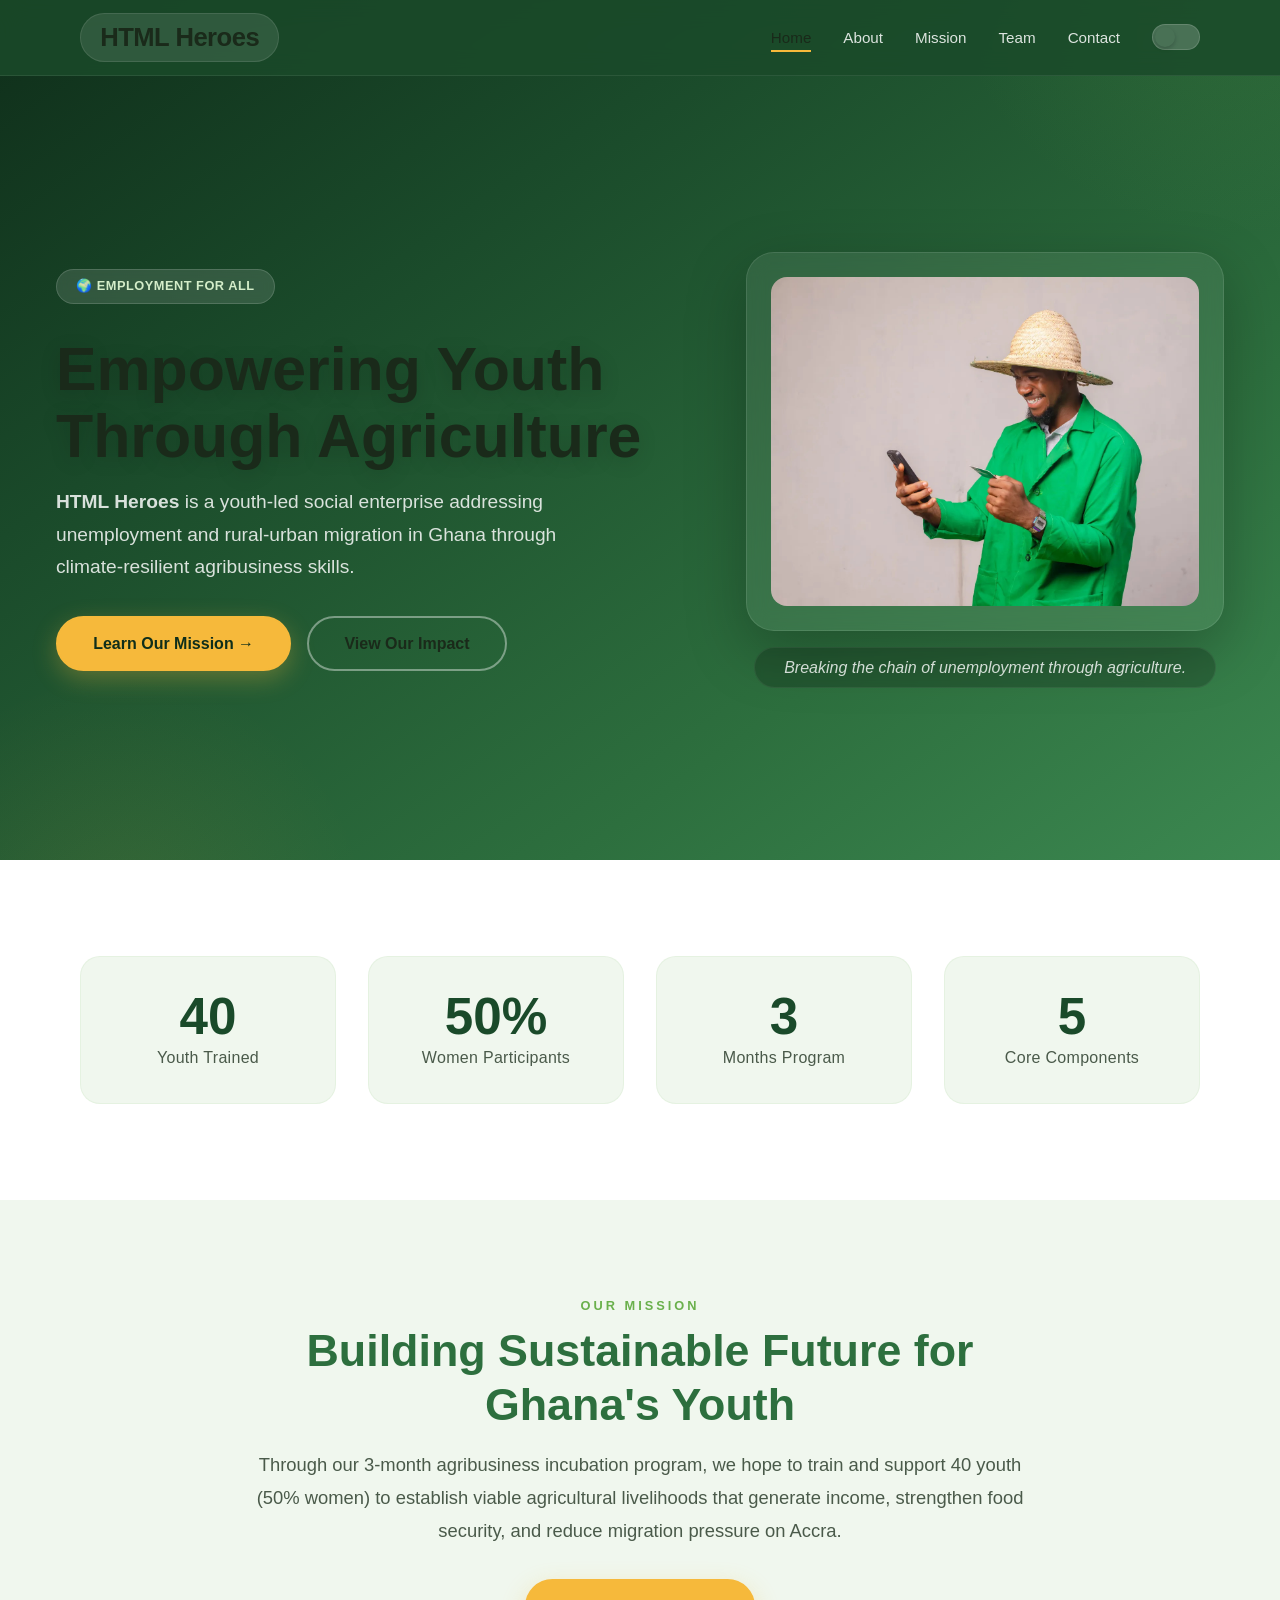
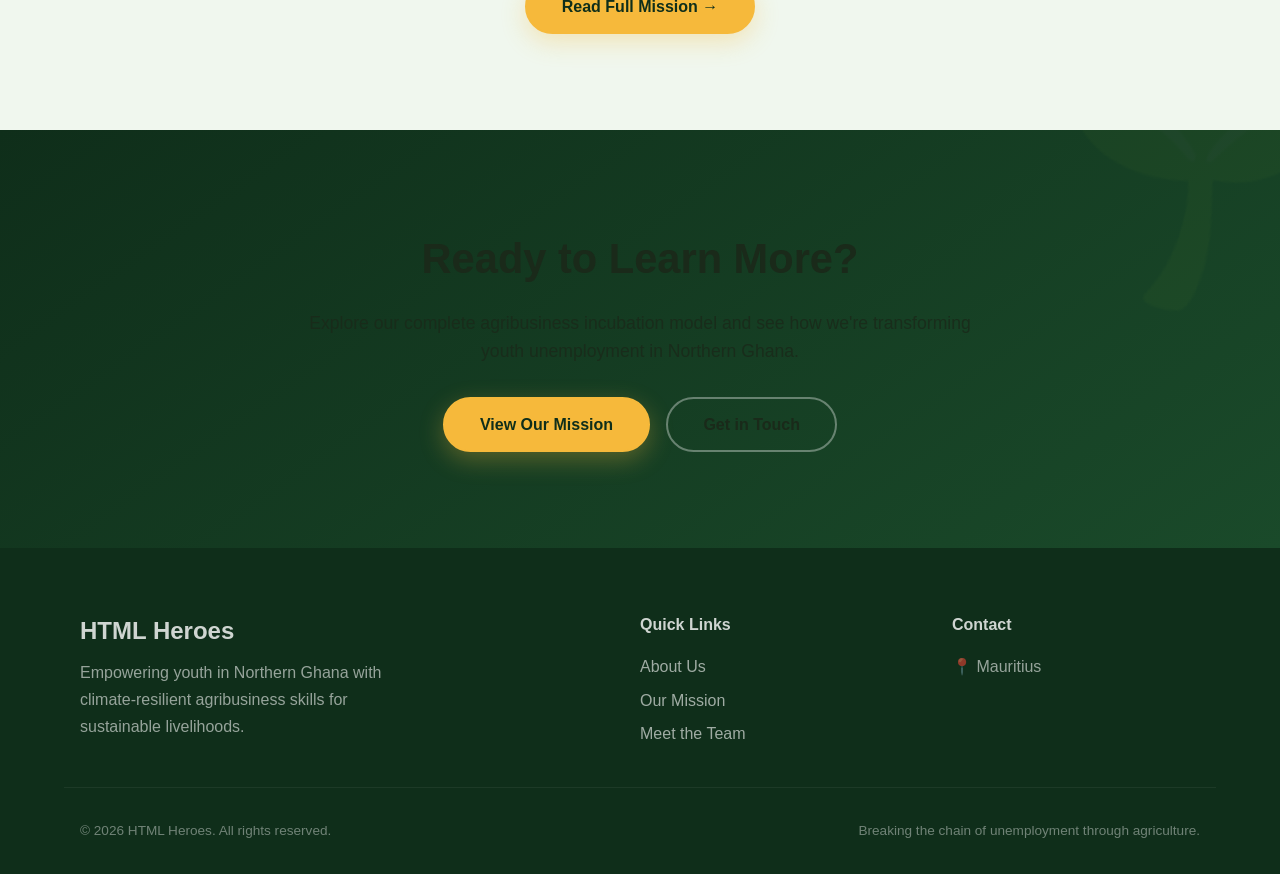
==== empowering-youth-agriculture/index.html @ 4c25e375 "reverted unnecessary changes" ====
<!DOCTYPE html>
<html lang="en">
<head>
    <meta charset="UTF-8" />
    <meta name="viewport" content="width=device-width, initial-scale=1.0" />
    <title>HTML Heroes – Home</title>
    <link rel="stylesheet" href="styles.css" />
    <link rel="stylesheet" href="darkmode.css?v=2" />
</head>
<body data-page="home">

    <!-- ===== HEADER & NAVIGATION ===== -->
    <header class="site-header">
        <div class="container nav-container">
            <a href="index.html" class="brand">HTML Heroes</a>
            <nav class="primary-nav" aria-label="Main navigation">
                <ul>
                    <li><a href="index.html" class="active">Home</a></li>
                    <li><a href="about.html">About</a></li>
                    <li><a href="mission.html">Mission</a></li>
                    <li><a href="team.html">Team</a></li>
                    <li><a href="contact.html">Contact</a></li>
                    <li>
                        <label class="theme-switch" for="theme-toggle">
                            <input type="checkbox" id="theme-toggle" />
                            <span class="switch-slider"></span>
                        </label>
                    </li>
                </ul>
            </nav>
        </div>
         
    </header>

    <main>
        <!-- ===== HERO SECTION ===== -->
        <section class="hero">
            <div class="container hero-grid">
                <div class="hero-content">
                    <span class="hero-badge">🌍 Employment for All</span>
                    <h1 class="hero-title">Empowering Youth Through Agriculture</h1>
                    <p class="hero-description">
                        <strong>HTML Heroes</strong> is a youth-led social enterprise addressing unemployment and rural-urban migration in Ghana through climate-resilient agribusiness skills.
                    </p>
                    <div class="hero-actions">
                        <a href="mission.html" class="btn btn-primary">Learn Our Mission →</a>
                        <a href="impact.html" class="btn btn-outline">View Our Impact</a>
                    </div>
                </div>
                <div class="hero-visual">
                   <div class="hero-image-placeholder">
    <img src="farming.jpg" alt="Youth working in agriculture – sustainable farming" />
</div> 
                    <p class="hero-caption">Breaking the chain of unemployment through agriculture.</p>
                </div>
            </div>
        </section>

         <!-- ===== STATS SECTION ===== -->
        <section class="stats-section">
            <div class="container stats-grid">
                <div class="stat-item">
                    <span class="stat-number">40</span>
                    <span class="stat-label">Youth Trained</span>
                </div>
                <div class="stat-item">
                    <span class="stat-number">50%</span>
                    <span class="stat-label">Women Participants</span>
                </div>
                <div class="stat-item">
                    <span class="stat-number">3</span>
                    <span class="stat-label">Months Program</span>
                </div>
                <div class="stat-item">
                    <span class="stat-number">5</span>
                    <span class="stat-label">Core Components</span>
                </div>
            </div>
        </section>

          <!-- ===== MISSION SECTION ===== -->
        <section class="mission-section">
            <div class="container">
                <div class="mission-content">
                    <span class="section-label">OUR MISSION</span>
                    <h2 class="section-title">Building Sustainable Future for Ghana's Youth</h2>
                    <p class="mission-text">
                        Through our 3-month agribusiness incubation program, we hope to train and support 40 youth (50% women) to establish viable agricultural livelihoods that generate income, strengthen food security, and reduce migration pressure on Accra.
                    </p>
                    <a href="mission.html" class="btn btn-primary">Read Full Mission →</a>
                </div>
            </div>
        </section>

         <!-- ===== CALL TO ACTION ===== -->
        <section class="cta-section">
            <div class="container cta-content">
                <h2>Ready to Learn More?</h2>
                <p>
                   Explore our complete agribusiness incubation model and see how we're transforming youth unemployment in Northern Ghana.
                </p>
                <div class="cta-buttons">
                    <a href="mission.html" class="btn btn-primary">View Our Mission</a>
                    <a href="contact.html" class="btn btn-outline">Get in Touch</a>
                </div>
            </div>
        </section>
    </main>

<!-- ===== FOOTER ===== -->
    <footer class="site-footer">
        <div class="container footer-grid">
            <div class="footer-brand">
                <h3>HTML Heroes</h3>
                <p>Empowering youth in Northern Ghana with climate-resilient agribusiness skills for sustainable livelihoods.</p>
            </div>
            <div class="footer-links">
                <h4>Quick Links</h4>
                <ul>
                    <li><a href="about.html">About Us</a></li>
                    <li><a href="mission.html">Our Mission</a></li>
                    <li><a href="team.html">Meet the Team</a></li>
                </ul>
            </div>
            <div class="footer-contact">
                <h4>Contact</h4>
                <p>📍 Mauritius</p>
            </div>
        </div>
        <div class="container footer-bottom">
            <p>&copy; 2026 HTML Heroes. All rights reserved.</p>
            <p class="footer-credits">Breaking the chain of unemployment through agriculture.</p>
        </div>
    </footer>

    <script src="js/main.js"></script>
    <script src="darkmode.js?v=2"></script>
</body>
</html>
---- empowering-youth-agriculture/styles.css ----
/* ================================================================
   CSS CUSTOM PROPERTIES (Variables)
   ================================================================ */
:root {
    /* Primary colours – rich earthy greens */
    --primary:       #1a4a2a;
    --primary-light: #2d6f3e;
    --primary-dark:  #0f2e1a;
    --accent:        #6ab04c;
    --accent-light:  #8bc66a;
    --accent-lighter: #d4edc9;
    --gold:          #f6b93b;

    /* ---- Theme variables (reassigned in dark mode) ---- */
    --bg:            #f0f7ee;
    --surface:       #ffffff;
    --text:          #1a2a1a;
    --text-muted:    #4a5a4a;
    --border:        rgba(106, 176, 76, 0.12);
    --shadow:        0 12px 40px rgba(0, 0, 0, 0.12);
    --shadow-hover:  0 20px 60px rgba(0, 0, 0, 0.18);
    --header-bg:     rgba(26, 74, 42, 0.85);
    --header-border: rgba(255, 255, 255, 0.08);
    --card-bg:       #ffffff;
    --card-border:   rgba(106, 176, 76, 0.08);
    --hero-gradient: linear-gradient(145deg, #0f2e1a 0%, #1a4a2a 30%, #2d6f3e 70%, #3d8a52 100%);
    --cta-gradient:  linear-gradient(145deg, var(--primary-dark), var(--primary));

    /* Spacing */
    --spacing-xs:  0.25rem;
    --spacing-sm:  0.5rem;
    --spacing-md:  1rem;
    --spacing-lg:  2rem;
    --spacing-xl:  4rem;
    --spacing-2xl: 6rem;

    /* Typography */
    --font-base: 'Segoe UI', -apple-system, BlinkMacSystemFont, Roboto, sans-serif;
}

/* ================================================================
   RESET & BASE
   ================================================================ */
* {
    margin: 0;
    padding: 0;
    box-sizing: border-box;
}

html, body {
    height: 100%;
    font-family: var(--font-base);
    background-color: var(--bg);
    color: var(--text);
    line-height: 1.6;
    scroll-behavior: smooth;
    transition: background-color 0.3s, color 0.3s;
}

.container {
    width: 90%;
    max-width: 1200px;
    margin: 0 auto;
    padding: 0 var(--spacing-md);
}
/* ================================================================
   HEADER & NAVIGATION – clean & transparent
   ================================================================ */
.site-header {
    position: absolute;     /* Overlays the hero */
    top: 0;
    left: 0;
    right: 0;
    z-index: 100;
    padding: 0.8rem 0;
    background: var(--header-bg);
    backdrop-filter: blur(12px);
    -webkit-backdrop-filter: blur(12px);
    border-bottom: 1px solid var(--header-border);
}

.nav-container {
    display: flex;
    justify-content: space-between;
    align-items: center;
    flex-wrap: wrap;
}

.brand {
    font-size: 1.6rem;
    font-weight: 700;
    color: var(--white);
    text-decoration: none;
    letter-spacing: -0.5px;
    background: rgba(255, 255, 255, 0.1);
    padding: 0.2rem 1.2rem;
    border-radius: 40px;
    border: 1px solid rgba(255, 255, 255, 0.1);
}

.brand:hover {
    background: rgba(255, 255, 255, 0.18);
}

.primary-nav ul {
    list-style: none;
    display: flex;
    gap: 2rem;
    align-items: center;
}

.primary-nav a {
    color: rgba(255, 255, 255, 0.85);
    text-decoration: none;
    font-weight: 500;
    font-size: 0.95rem;
    padding: 0.3rem 0;
    border-bottom: 2px solid transparent;
    transition: border-color 0.25s, color 0.25s;
}

.primary-nav a:hover {
    color: var(--white);
    border-bottom-color: var(--accent-light);
}

.primary-nav a.active {
    color: var(--white);
    border-bottom-color: var(--gold);
}

/* Mobile toggle */
.mobile-menu-toggle {
    display: none;
    flex-direction: column;
    gap: 5px;
    background: transparent;
    border: none;
    cursor: pointer;
    padding: 4px;
}

.mobile-menu-toggle span {
    display: block;
    width: 28px;
    height: 3px;
    background: var(--white);
    border-radius: 4px;
    transition: all 0.3s ease;
}

/* ================================================================
   HERO – FULL VIEWPORT HEIGHT
   ================================================================ */
.hero {
    min-height: 100vh;           /* Full screen */
    display: flex;
    align-items: center;
    justify-content: center;
    background: var(--hero-gradient);
    padding: 120px 0 80px;       /* Top padding for nav */
    position: relative;
    overflow: hidden;
}

/* Subtle decorative background elements */
.hero::before {
    content: '';
    position: absolute;
    top: -40%;
    right: -20%;
    width: 600px;
    height: 600px;
    background: radial-gradient(circle, rgba(106, 176, 76, 0.15) 0%, transparent 70%);
    border-radius: 50%;
    pointer-events: none;
}

.hero::after {
    content: '';
    position: absolute;
    bottom: -30%;
    left: -10%;
    width: 500px;
    height: 500px;
    background: radial-gradient(circle, rgba(246, 185, 59, 0.08) 0%, transparent 70%);
    border-radius: 50%;
    pointer-events: none;
}

.hero-grid {
    display: flex;
    flex-direction: row;
    align-items: center;
    gap: var(--spacing-2xl);
    position: relative;
    z-index: 1;
    width: 100%;
}

/* Left content */
.hero-content {
    flex: 1 1 50%;
    color: var(--white);
}

.hero-badge {
    display: inline-block;
    background: rgba(255, 255, 255, 0.12);
    backdrop-filter: blur(6px);
    border: 1px solid rgba(255, 255, 255, 0.15);
    color: var(--accent-lighter);
    font-size: 0.8rem;
    font-weight: 600;
    padding: 0.4rem 1.2rem;
    border-radius: 40px;
    letter-spacing: 0.5px;
    text-transform: uppercase;
    margin-bottom: var(--spacing-lg);
}

.hero-title {
    font-size: 3.8rem;
    font-weight: 800;
    line-height: 1.1;
    margin-bottom: var(--spacing-md);
    color: var(--white);
    text-shadow: 0 4px 20px rgba(0, 0, 0, 0.15);
}

.hero-title span {
    color: var(--gold);
}

.hero-description {
    font-size: 1.2rem;
    line-height: 1.7;
    margin-bottom: var(--spacing-lg);
    opacity: 0.92;
    max-width: 560px;
    color: rgba(255, 255, 255, 0.9);
}

.hero-actions {
    display: flex;
    flex-wrap: wrap;
    gap: var(--spacing-md);
    margin-top: var(--spacing-sm);
}

/* Buttons */
.btn {
    display: inline-block;
    padding: 0.8rem 2.2rem;
    border-radius: 50px;
    font-weight: 600;
    font-size: 1rem;
    text-decoration: none;
    transition: all 0.3s ease;
    border: 2px solid transparent;
    cursor: pointer;
}

.btn-primary {
    background: var(--gold);
    color: var(--primary-dark);
    border-color: var(--gold);
    box-shadow: 0 8px 24px rgba(246, 185, 59, 0.3);
}

.btn-primary:hover {
    background: #f7c452;
    transform: translateY(-3px) scale(1.02);
    box-shadow: 0 12px 32px rgba(246, 185, 59, 0.45);
}

.btn-outline {
    background: transparent;
    color: var(--white);
    border-color: rgba(255, 255, 255, 0.4);
}

.btn-outline:hover {
    background: rgba(255, 255, 255, 0.12);
    border-color: var(--white);
    transform: translateY(-3px);
}

/* Right visual */
.hero-visual {
    flex: 1 1 40%;
    text-align: center;
    display: flex;
    flex-direction: column;
    align-items: center;
}

.hero-image-placeholder {
    background: rgba(255, 255, 255, 0.08);
    backdrop-filter: blur(10px);
    -webkit-backdrop-filter: blur(10px);
    padding: 1.5rem;
    border-radius: 28px;
    border: 1px solid rgba(255, 255, 255, 0.1);
    box-shadow: 0 20px 60px rgba(0, 0, 0, 0.25);
    transition: all 0.4s ease;
    display: inline-block;
    width: 100%;
    max-width: 480px;
}

.hero-image-placeholder:hover {
    transform: translateY(-8px) scale(1.01);
    box-shadow: 0 30px 80px rgba(0, 0, 0, 0.35);
    border-color: rgba(255, 255, 255, 0.2);
}

.hero-image-placeholder img,
.hero-image-placeholder svg {
    display: block;
    width: 100%;
    height: auto;
    border-radius: 16px;
}

.hero-caption {
    margin-top: var(--spacing-md);
    font-style: italic;
    color: rgba(255, 255, 255, 0.8);
    font-weight: 400;
    font-size: 1rem;
    background: rgba(0, 0, 0, 0.2);
    backdrop-filter: blur(4px);
    padding: 0.4rem 1.8rem;
    border-radius: 40px;
    border: 1px solid rgba(255, 255, 255, 0.06);
}
/* ================================================================
   STATS SECTION – floating cards
   ================================================================ */
.stats-section {
    background: var(--surface);
    padding: var(--spacing-2xl) 0;
    margin-top: -40px;          /* Overlap hero slightly */
    position: relative;
    z-index: 2;
}

.stats-grid {
    display: grid;
    grid-template-columns: repeat(4, 1fr);
    gap: var(--spacing-lg);
    text-align: center;
}

.stat-item {
    background: var(--bg);
    padding: var(--spacing-lg) var(--spacing-md);
    border-radius: 20px;
    transition: all 0.3s ease;
    border: 1px solid var(--card-border);
}

.stat-item:hover {
    transform: translateY(-6px);
    box-shadow: var(--shadow);
    border-color: var(--accent-light);
}

.stat-number {
    font-size: 3.2rem;
    font-weight: 800;
    color: var(--primary);
    line-height: 1.1;
    display: block;
}

.stat-number .percent {
    font-size: 2.4rem;
}

.stat-label {
    font-size: 1rem;
    color: var(--text-muted);
    font-weight: 500;
    letter-spacing: 0.3px;
}

/* ================================================================
   MISSION SECTION
   ================================================================ */
.mission-section {
    padding: var(--spacing-2xl) 0;
    background: var(--bg);
}

.mission-content {
    max-width: 800px;
    margin: 0 auto;
    text-align: center;
}

.section-label {
    display: block;
    font-size: 0.8rem;
    font-weight: 700;
    letter-spacing: 3px;
    color: var(--accent);
    text-transform: uppercase;
    margin-bottom: var(--spacing-sm);
}

.section-title {
    font-size: 2.8rem;
    color: var(--primary-light);
    margin-bottom: var(--spacing-md);
    line-height: 1.2;
}

.mission-text {
    font-size: 1.15rem;
    line-height: 1.8;
    margin-bottom: var(--spacing-lg);
    color: var(--text-muted);
}
/* ================================================================
   CALL TO ACTION
   ================================================================ */
.cta-section {
    background: var(--cta-gradient);
    color: var(--white);
    padding: var(--spacing-2xl) 0;
    text-align: center;
    position: relative;
    overflow: hidden;
}

.cta-section::before {
    content: '🌱';
    position: absolute;
    font-size: 16rem;
    opacity: 0.04;
    right: -5%;
    top: -40%;
    transform: rotate(15deg);
}

.cta-content {
    position: relative;
    z-index: 1;
}

.cta-content h2 {
    font-size: 2.6rem;
    margin-bottom: var(--spacing-md);
}

.cta-content p {
    font-size: 1.1rem;
    max-width: 680px;
    margin: 0 auto var(--spacing-lg);
    opacity: 0.85;
}

.cta-buttons {
    display: flex;
    flex-wrap: wrap;
    justify-content: center;
    gap: var(--spacing-md);
}

.cta-section .btn-primary {
    background: var(--gold);
    color: var(--primary-dark);
    border-color: var(--gold);
}

.cta-section .btn-primary:hover {
    background: #f7c452;
    transform: translateY(-3px);
}

.cta-section .btn-outline {
    border-color: rgba(255, 255, 255, 0.35);
    color: var(--white);
}

.cta-section .btn-outline:hover {
    background: rgba(255, 255, 255, 0.1);
    border-color: var(--white);
    transform: translateY(-3px);
}

/* ================================================================
   TEAM SECTION – CSS Grid Auto-Fit Aspect-Ratio Gallery
   ================================================================ */
.team-hero {
    padding: 8rem 0 3rem;
    text-align: center;
    background: var(--hero-gradient);
    color: var(--white);
}

.team-hero .section-label { color: var(--accent-lighter); }
.team-hero .section-title { color: var(--white); }

.team-hero-desc {
    font-size: 1.15rem;
    line-height: 1.8;
    max-width: 640px;
    margin: 0 auto;
    opacity: 0.9;
    color: rgba(255, 255, 255, 0.88);
}

.team-section {
    padding: var(--spacing-2xl) 0;
    background: var(--bg);
}

/* Auto-fit grid: columns auto-size between 220px and 1fr */
.team-gallery {
    display: grid;
    grid-template-columns: repeat(auto-fit, minmax(220px, 1fr));
    gap: var(--spacing-lg);
    max-width: 1100px;
    margin: 0 auto;
}

/* Each gallery cell: aspect-ratio forces consistent sizing */
.gallery-item {
    position: relative;
    border-radius: 20px;
    overflow: hidden;
    cursor: pointer;
}

.gallery-img {
    aspect-ratio: 3 / 4;
    overflow: hidden;
    border-radius: 20px;
    background: var(--card-bg);
    border: 1px solid var(--card-border);
}

.gallery-img img {
    width: 100%;
    height: 100%;
    object-fit: cover;
    display: block;
    transition: transform 0.4s ease;
}

.gallery-item:hover .gallery-img img {
    transform: scale(1.05);
}

/* Hover overlay */
.gallery-overlay {
    position: absolute;
    inset: 0;
    background: linear-gradient(to top, rgba(15, 46, 26, 0.92) 0%, rgba(15, 46, 26, 0.4) 50%, transparent 100%);
    display: flex;
    flex-direction: column;
    justify-content: flex-end;
    padding: 1.5rem;
    opacity: 0;
    transition: opacity 0.35s ease;
    border-radius: 20px;
}

.gallery-item:hover .gallery-overlay {
    opacity: 1;
}

.gallery-name {
    font-size: 1.2rem;
    font-weight: 700;
    color: var(--white);
    margin-bottom: 0.2rem;
}

.gallery-role {
    display: inline-block;
    font-size: 0.75rem;
    font-weight: 600;
    letter-spacing: 1px;
    text-transform: uppercase;
    color: var(--accent-light);
    background: rgba(106, 176, 76, 0.15);
    padding: 0.2rem 0.8rem;
    border-radius: 40px;
    margin-bottom: 0.6rem;
    width: fit-content;
}

.gallery-bio {
    font-size: 0.85rem;
    line-height: 1.6;
    color: rgba(255, 255, 255, 0.85);
}

/* ================================================================
   FOOTER
   ================================================================ */
.site-footer {
    background: var(--primary-dark);
    color: rgba(255, 255, 255, 0.8);
    padding: var(--spacing-xl) 0 var(--spacing-lg);
}

.footer-grid {
    display: grid;
    grid-template-columns: 2fr 1fr 1fr;
    gap: var(--spacing-xl);
    padding-bottom: var(--spacing-lg);
    border-bottom: 1px solid rgba(255, 255, 255, 0.06);
}

.footer-brand h3 {
    font-size: 1.5rem;
    color: var(--white);
    margin-bottom: var(--spacing-sm);
}

.footer-brand p {
    max-width: 320px;
    opacity: 0.7;
    line-height: 1.7;
}

.footer-links h4,
.footer-contact h4 {
    color: var(--white);
    margin-bottom: var(--spacing-md);
    font-size: 1rem;
}

.footer-links ul {
    list-style: none;
}

.footer-links ul li {
    margin-bottom: 0.5rem;
}

.footer-links ul li a {
    color: rgba(255, 255, 255, 0.6);
    text-decoration: none;
    transition: color 0.2s;
}

.footer-links ul li a:hover {
    color: var(--white);
}

.footer-contact p {
    opacity: 0.7;
    margin-bottom: 0.3rem;
}

.footer-bottom {
    display: flex;
    justify-content: space-between;
    flex-wrap: wrap;
    padding-top: var(--spacing-lg);
    font-size: 0.85rem;
    opacity: 0.5;
}

/* ================================================================
   RESPONSIVE – mobile first adjustments
   ================================================================ */

/* Tablets */
@media (max-width: 992px) {
    .hero-title {
        font-size: 3rem;
    }
    .hero-grid {
        gap: var(--spacing-xl);
    }
    .stats-grid {
        grid-template-columns: repeat(2, 1fr);
    }
    .team-gallery {
        grid-template-columns: repeat(auto-fit, minmax(200px, 1fr));
    }
    .footer-grid {
        grid-template-columns: 1fr 1fr;
    }
}

/* Mobile */
@media (max-width: 768px) {
    /* Navigation */
    .mobile-menu-toggle {
        display: flex;
    }

    .primary-nav {
        display: none;
        width: 100%;
        flex-basis: 100%;
        margin-top: var(--spacing-sm);
    }

    .primary-nav.open {
        display: block;
    }

    .primary-nav ul {
        flex-direction: column;
        gap: 0.8rem;
        align-items: flex-start;
        padding: var(--spacing-md) 0;
        border-top: 1px solid rgba(255, 255, 255, 0.08);
    }

    .primary-nav a {
        display: block;
        width: 100%;
        padding: 0.4rem 0;
    }

    /* Hero – column layout */
    .hero {
        padding: 100px 0 60px;
        min-height: 100vh;
    }

    .hero-grid {
        flex-direction: column;
        text-align: center;
        gap: var(--spacing-lg);
    }

    .hero-title {
        font-size: 2.4rem;
    }

    .hero-description {
        font-size: 1rem;
        max-width: 100%;
        margin-left: auto;
        margin-right: auto;
    }

    .hero-actions {
        justify-content: center;
    }

    .hero-image-placeholder {
        max-width: 100%;
        padding: 1rem;
    }

    /* Stats */
    .stats-section {
        margin-top: -20px;
        padding: var(--spacing-xl) 0;
    }

    .stats-grid {
        grid-template-columns: 1fr 1fr;
        gap: var(--spacing-md);
    }

    .stat-number {
        font-size: 2.4rem;
    }

    /* Team */
    .team-gallery {
        grid-template-columns: 1fr 1fr;
        gap: var(--spacing-md);
    }

    .gallery-overlay {
        opacity: 1;
        background: linear-gradient(to top, rgba(15, 46, 26, 0.85) 0%, rgba(15, 46, 26, 0.2) 60%, transparent 100%);
    }

    /* Mission */
    .section-title {
        font-size: 2rem;
    }

    .mission-text {
        font-size: 1rem;
    }

    /* CTA */
    .cta-content h2 {
        font-size: 1.8rem;
    }

    /* Footer */
    .footer-grid {
        grid-template-columns: 1fr;
        gap: var(--spacing-lg);
    }

    .footer-bottom {
        flex-direction: column;
        align-items: center;
        gap: 0.3rem;
        text-align: center;
    }
}

/* Small phones */
@media (max-width: 480px) {
    .hero-title {
        font-size: 1.8rem;
    }

    .hero-badge {
        font-size: 0.7rem;
        padding: 0.3rem 1rem;
    }

    .btn {
        padding: 0.6rem 1.4rem;
        font-size: 0.85rem;
    }

    .stats-grid {
        grid-template-columns: 1fr;
        gap: var(--spacing-sm);
    }

    .stat-number {
        font-size: 2rem;
    }

    .team-gallery {
        grid-template-columns: 1fr;
        max-width: 340px;
        margin-left: auto;
        margin-right: auto;
    }

    .section-title {
        font-size: 1.6rem;
    }

    .hero-image-placeholder {
        padding: 0.6rem;
    }

    /* Milestone Section using Flexbox */
.milestone-section { 
    padding: 4rem 0; 
    background-color: var(--bg); 
}

.milestone-grid {
    display: flex;             /* Enables Flexbox */
    flex-wrap: wrap;           /* Allows items to move to the next line on small screens */
    gap: 2rem;                 /* Creates consistent spacing between cards */
    justify-content: center;   /* Centers the cards if there's extra space */
    margin-top: 2rem;
}

.milestone-card {
    background: var(--card-bg);
    padding: 2rem;
    border-radius: 8px;
    box-shadow: var(--shadow);
    border: 1px solid var(--card-border);
    
    /* Flexbox sizing: 
       flex: 1 1 250px; 
       1 (grow): cards fill empty space
       1 (shrink): cards shrink if container is too small
       250px (basis): preferred starting width
    */
    flex: 1 1 250px; 
    max-width: 300px; /* Prevents cards from getting too wide on desktop */
}

/* Ensure container handles centering properly */
.container {
    max-width: 1200px;
    margin: 0 auto;
    padding: 0 20px;
}
}
---- empowering-youth-agriculture/darkmode.css ----
/* ================================================================
   TOGGLE SWITCH
   ================================================================ */
.theme-switch {
    position: relative;
    display: inline-block;
    width: 48px;
    height: 26px;
    cursor: pointer;
}

.theme-switch input {
    opacity: 0;
    width: 0;
    height: 0;
}

.switch-slider {
    position: absolute;
    inset: 0;
    background: rgba(255, 255, 255, 0.2);
    border: 1px solid rgba(255, 255, 255, 0.15);
    border-radius: 26px;
    transition: background 0.3s, border-color 0.3s;
}

.switch-slider::before {
    content: '';
    position: absolute;
    height: 20px;
    width: 20px;
    left: 2px;
    bottom: 2px;
    background: var(--white);
    border-radius: 50%;
    transition: transform 0.3s;
    box-shadow: 0 2px 4px rgba(0, 0, 0, 0.2);
}

.theme-switch input:checked + .switch-slider {
    background: var(--primary-dark);
    border-color: var(--accent);
}

.theme-switch input:checked + .switch-slider::before {
    transform: translateX(22px);
}

body.dark-mode .theme-switch .switch-slider {
    background: #1c3021;
    border-color: var(--accent);
}

body.dark-mode .theme-switch .switch-slider::before {
    background: var(--gold);
}

/* ================================================================
   DARK MODE – CSS-VARIABLE DRIVEN
   Reassigns theme variables so every component updates automatically.
   ================================================================ */
body.dark-mode {
    --bg:            #111c11;
    --surface:       #141f17;
    --text:          #ecf2e9;
    --text-muted:    #c5d9c0;
    --border:        rgba(106, 176, 76, 0.15);
    --shadow:        0 12px 40px rgba(0, 0, 0, 0.35);
    --shadow-hover:  0 20px 60px rgba(0, 0, 0, 0.5);
    --header-bg:     rgba(12, 35, 16, 0.92);
    --header-border: rgba(255, 255, 255, 0.06);
    --card-bg:       #1c3021;
    --card-border:   #2a4a30;
    --hero-gradient: linear-gradient(145deg, #102916 0%, #173b24 35%, #1f5c37 70%, #2c7c4b 100%);
    --cta-gradient:  linear-gradient(145deg, #0e1a14, #132118);
}

/* Accent / gold stay vivid in dark mode */
body.dark-mode {
    --accent:        #8bc66a;
    --accent-light:  #a7d2a0;
    --accent-lighter: #d4edc9;
    --gold:          #f6b93b;
    --primary:       #a7d2a0;
    --primary-light: #c5e8c0;
    --primary-dark:  #e0f5dc;
}

/* Page-specific overrides that can't be covered by variables alone */
body.dark-mode .site-footer {
    background-color: #0e140e;
}

body.dark-mode a {
    color: #cfe9d0;
}

body.dark-mode .btn-primary {
    background-color: #5f9f65;
}

body.dark-mode .btn-outline {
    border-color: #b4d9b0;
    color: #b4d9b0;
}

body.dark-mode .cta-section h2,
body.dark-mode .cta-section p {
    color: #f4fbf0;
}

body.dark-mode .section-title {
    color: #f4fbf0;
}

body.dark-mode .section-label {
    color: #a7d2a0;
}

body.dark-mode .mission-card {
    background-color: #1c3021;
    border-color: #2a4a30;
}

body.dark-mode .mission-card h2 {
    color: #a7d2a0;
}

body.dark-mode .mission-card p {
    color: #c5d9c0;
}

body.dark-mode .problem-card {
    background-color: #1c3021;
    border-color: #2a4a30;
}

body.dark-mode .problem-card h3 {
    color: #e6f0e2;
}

body.dark-mode .problem-card p {
    color: #a7d2a0;
}

body.dark-mode .solution-card {
    background-color: #1c3021;
    border-color: #2a4a30;
}

body.dark-mode .solution-card h3 {
    color: #a7d2a0;
}

body.dark-mode .solution-card ul li {
    color: #c5d9c0;
}

body.dark-mode .section-header p {
    color: #a7d2a0;
}

body.dark-mode .team-name {
    color: #a7d2a0;
}

body.dark-mode .gallery-img {
    background-color: #141f17;
    border-color: #2a4a30;
}

body.dark-mode .gallery-overlay {
    background: linear-gradient(to top, rgba(14, 26, 18, 0.92) 0%, rgba(14, 26, 18, 0.4) 50%, transparent 100%);
}
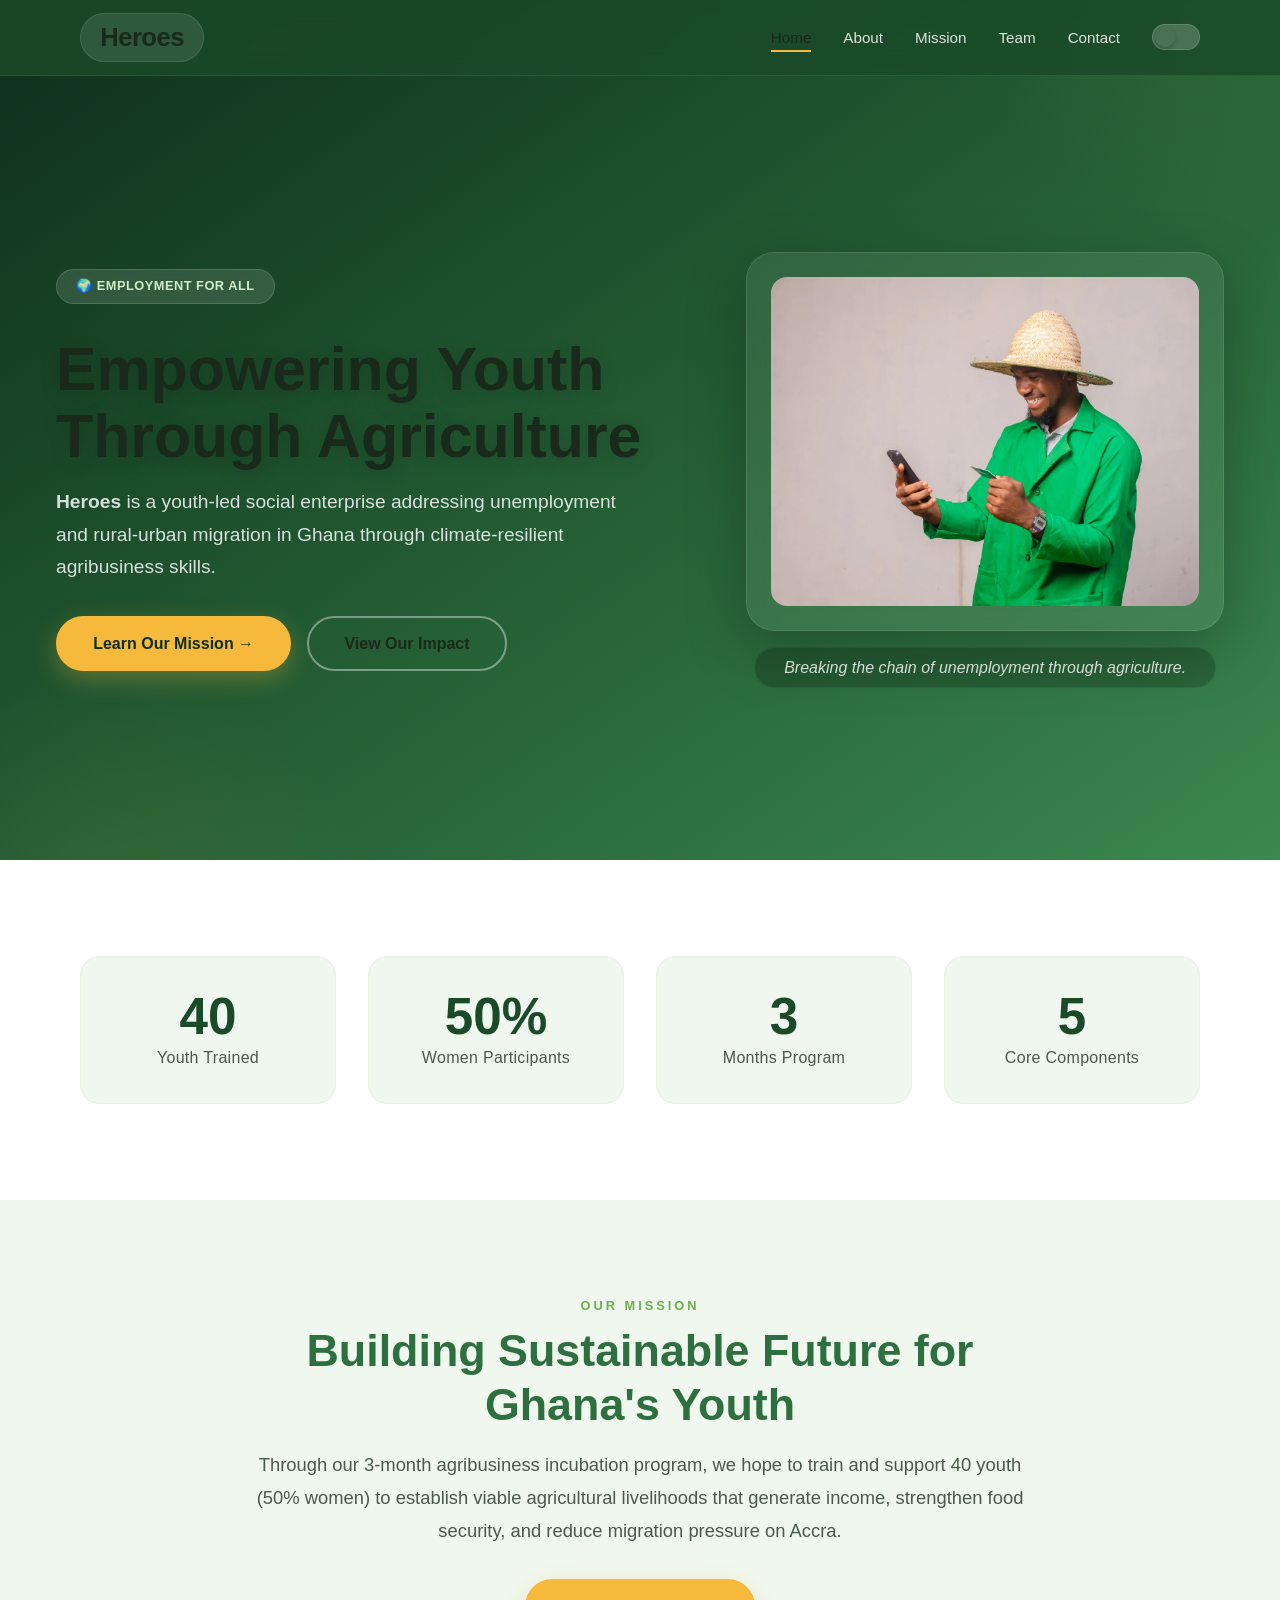
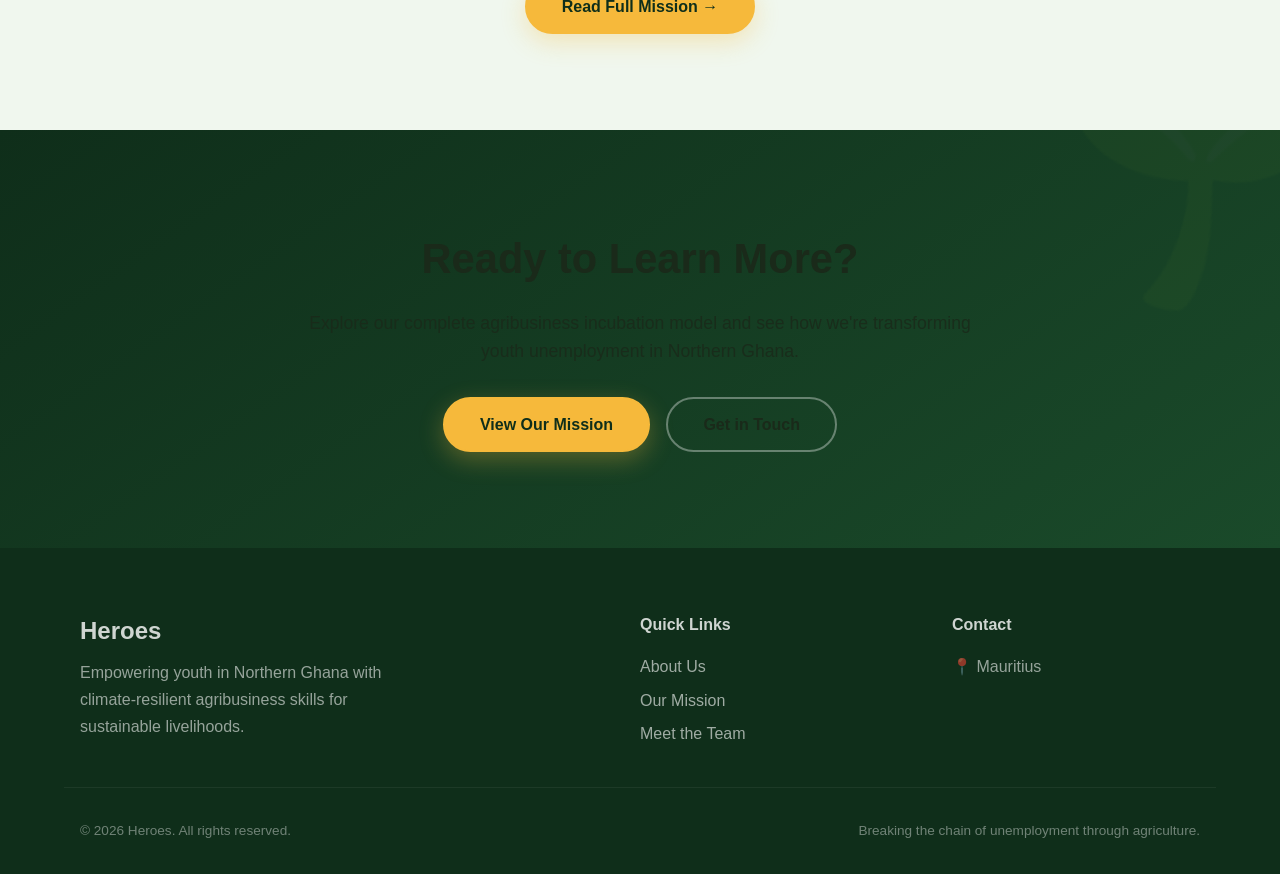
==== commit f208c0cd: "updates on web" ====
--- a/empowering-youth-agriculture/index.html
+++ b/empowering-youth-agriculture/index.html
@@ -3,7 +3,8 @@
 <head>
     <meta charset="UTF-8" />
     <meta name="viewport" content="width=device-width, initial-scale=1.0" />
-    <title>HTML Heroes – Home</title>
+    <!-- CHANGED: HTML Heroes → Heroes -->
+    <title>Heroes – Home</title>
     <link rel="stylesheet" href="styles.css" />
     <link rel="stylesheet" href="darkmode.css?v=2" />
 </head>
@@ -12,7 +13,8 @@
     <!-- ===== HEADER & NAVIGATION ===== -->
     <header class="site-header">
         <div class="container nav-container">
-            <a href="index.html" class="brand">HTML Heroes</a>
+            <!-- CHANGED: HTML Heroes → Heroes -->
+            <a href="index.html" class="brand">Heroes</a>
             <nav class="primary-nav" aria-label="Main navigation">
                 <ul>
                     <li><a href="index.html" class="active">Home</a></li>
@@ -40,7 +42,8 @@
                     <span class="hero-badge">🌍 Employment for All</span>
                     <h1 class="hero-title">Empowering Youth Through Agriculture</h1>
                     <p class="hero-description">
-                        <strong>HTML Heroes</strong> is a youth-led social enterprise addressing unemployment and rural-urban migration in Ghana through climate-resilient agribusiness skills.
+                        <!-- CHANGED: HTML Heroes → Heroes -->
+                        <strong>Heroes</strong> is a youth-led social enterprise addressing unemployment and rural-urban migration in Ghana through climate-resilient agribusiness skills.
                     </p>
                     <div class="hero-actions">
                         <a href="mission.html" class="btn btn-primary">Learn Our Mission →</a>
@@ -49,7 +52,7 @@
                 </div>
                 <div class="hero-visual">
                    <div class="hero-image-placeholder">
-    <img src="farming.jpg" alt="Youth working in agriculture – sustainable farming" />
+    <img src="pics/farming.jpg" alt="Youth working in agriculture – sustainable farming" />
 </div> 
                     <p class="hero-caption">Breaking the chain of unemployment through agriculture.</p>
                 </div>
@@ -111,7 +114,8 @@
     <footer class="site-footer">
         <div class="container footer-grid">
             <div class="footer-brand">
-                <h3>HTML Heroes</h3>
+                <!-- CHANGED: HTML Heroes → Heroes -->
+                <h3>Heroes</h3>
                 <p>Empowering youth in Northern Ghana with climate-resilient agribusiness skills for sustainable livelihoods.</p>
             </div>
             <div class="footer-links">
@@ -128,7 +132,8 @@
             </div>
         </div>
         <div class="container footer-bottom">
-            <p>&copy; 2026 HTML Heroes. All rights reserved.</p>
+            <!-- CHANGED: HTML Heroes → Heroes -->
+            <p>&copy; 2026 Heroes. All rights reserved.</p>
             <p class="footer-credits">Breaking the chain of unemployment through agriculture.</p>
         </div>
     </footer>
@@ -136,4 +141,4 @@
     <script src="js/main.js"></script>
     <script src="darkmode.js?v=2"></script>
 </body>
-</html>
+</html>
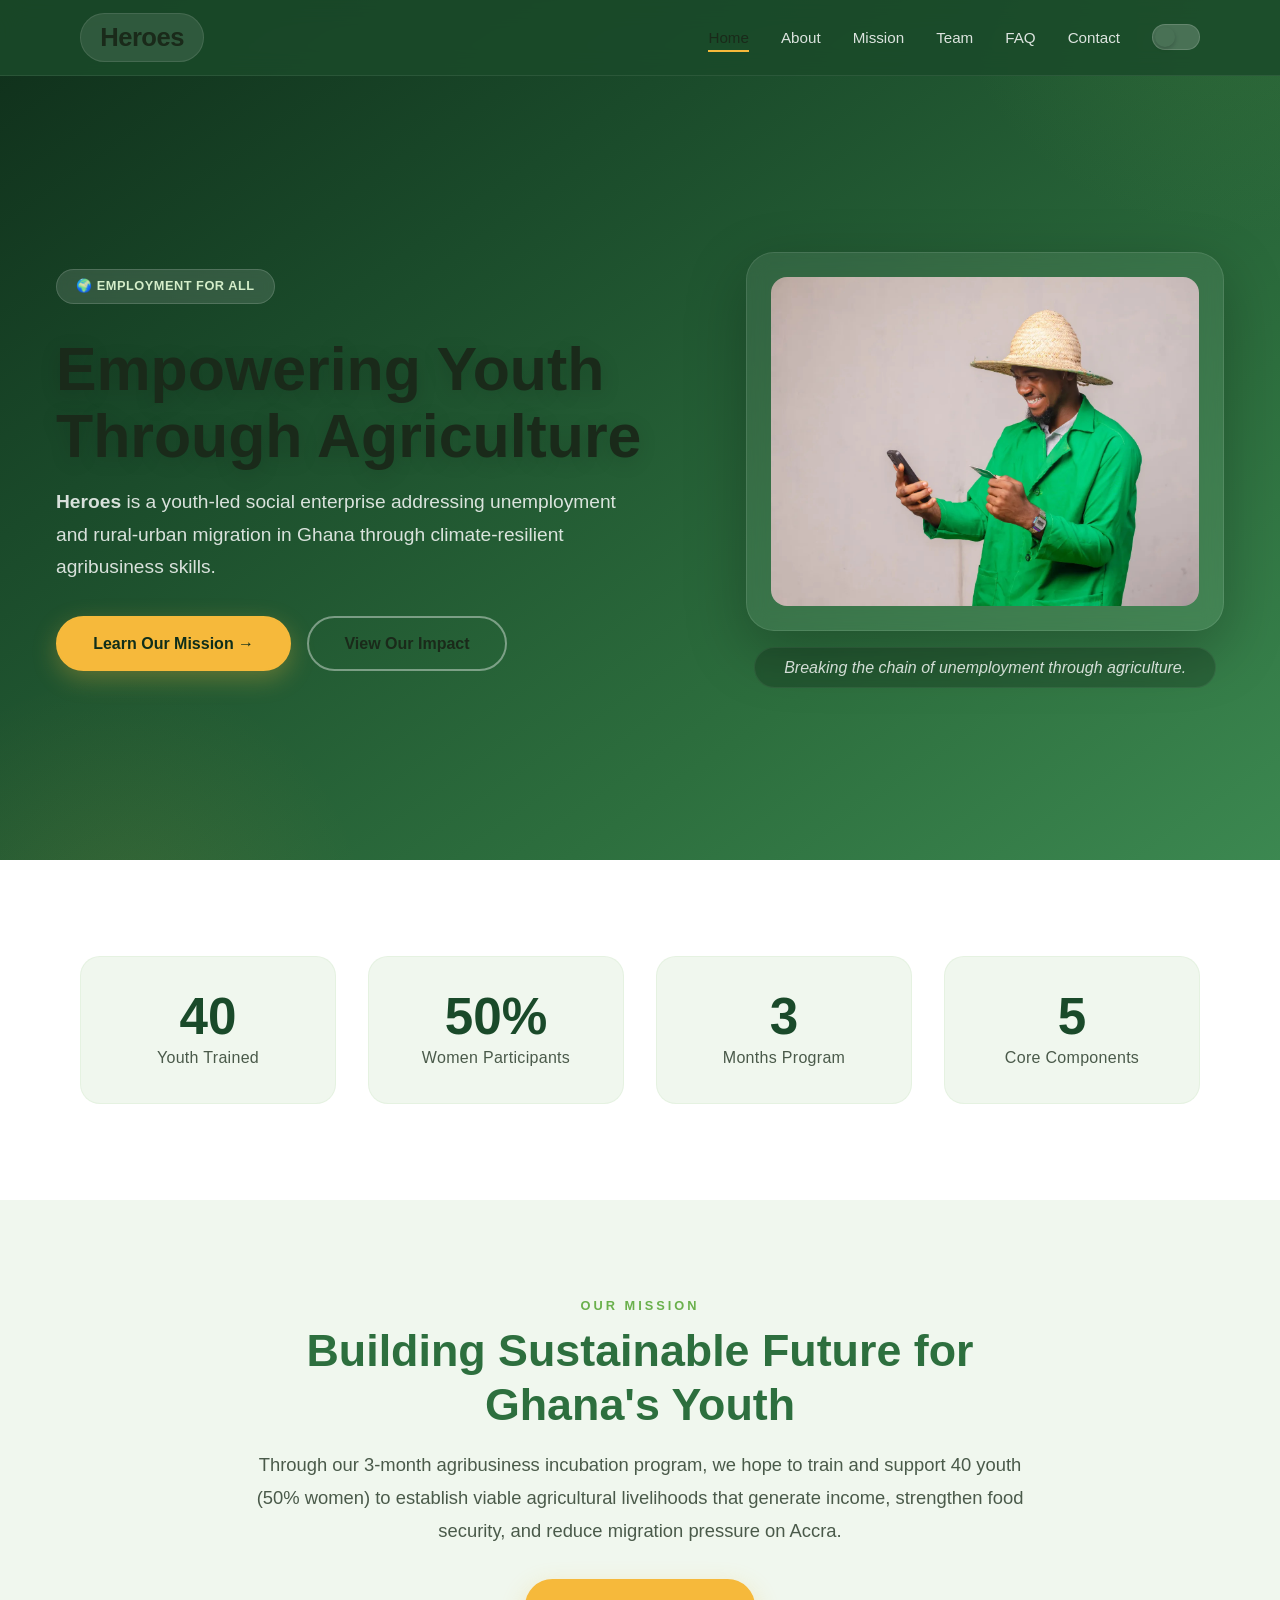
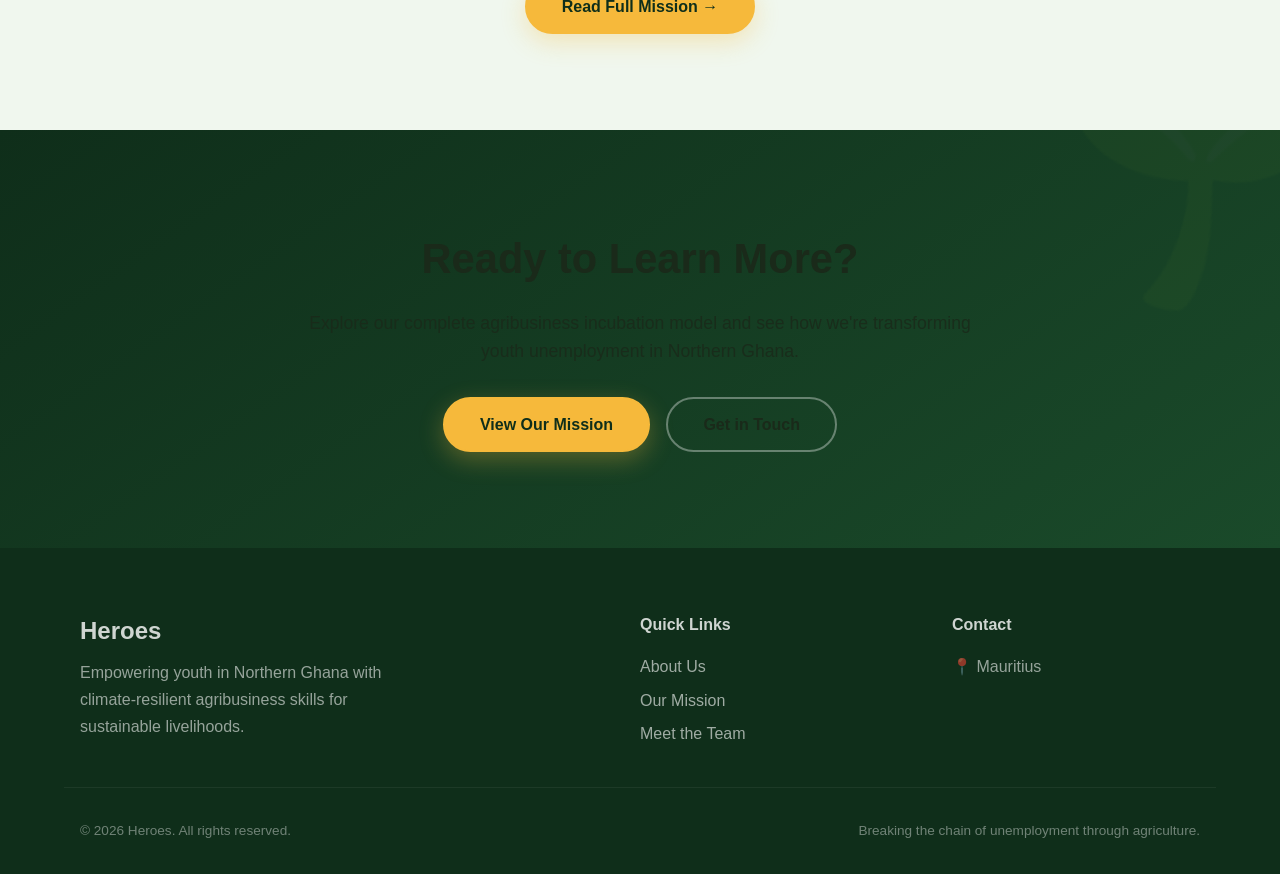
==== commit 7700e5b1: "added faq page" ====
--- a/empowering-youth-agriculture/index.html
+++ b/empowering-youth-agriculture/index.html
@@ -21,6 +21,7 @@
                     <li><a href="about.html">About</a></li>
                     <li><a href="mission.html">Mission</a></li>
                     <li><a href="team.html">Team</a></li>
+                    <li><a href="faq.html">FAQ</a></li>
                     <li><a href="contact.html">Contact</a></li>
                     <li>
                         <label class="theme-switch" for="theme-toggle">
--- a/empowering-youth-agriculture/styles.css
+++ b/empowering-youth-agriculture/styles.css
@@ -400,6 +400,29 @@
     text-align: center;
 }
 
+/* ================================================================
+   PAGE HEADER SECTION (mission, about, etc.)
+   ================================================================ */
+.page-header-section {
+    padding: 10rem 0 4rem;
+    background: linear-gradient(135deg, rgba(45, 106, 79, 0.05), rgba(82, 183, 136, 0.08));
+    text-align: center;
+}
+
+.page-header-section .section-title {
+    font-size: 2.5rem;
+    font-weight: 700;
+    margin-bottom: 1rem;
+}
+
+.mission-full-text {
+    font-size: 1.1rem;
+    line-height: 1.8;
+    color: var(--text-muted);
+    max-width: 700px;
+    margin: 0 auto;
+}
+
 .section-label {
     display: block;
     font-size: 0.8rem;
@@ -601,6 +624,310 @@
 }
 
 /* ================================================================
+   MISSION PAGE — MODAL TRIGGER BUTTON
+   ================================================================ */
+.mission-modal-btn {
+    margin-top: var(--spacing-lg);
+    cursor: pointer;
+}
+
+/* ================================================================
+   MISSION PAGE — PROGRAM TABLE
+   ================================================================ */
+.program-table-section {
+    padding: var(--spacing-2xl) 0;
+    background: var(--bg);
+}
+
+.program-table-intro {
+    text-align: center;
+    color: var(--text-muted);
+    max-width: 600px;
+    margin: -1rem auto 2rem;
+    font-size: 1.05rem;
+}
+
+.table-wrapper {
+    overflow-x: auto;
+    border-radius: 16px;
+    box-shadow: var(--shadow);
+    border: 1px solid var(--card-border);
+}
+
+.program-table {
+    width: 100%;
+    border-collapse: collapse;
+    background: var(--card-bg);
+    font-size: 0.95rem;
+}
+
+.program-table thead {
+    background: var(--primary);
+    color: var(--white);
+}
+
+.program-table th {
+    padding: 1rem 1.2rem;
+    text-align: left;
+    font-weight: 600;
+    font-size: 0.85rem;
+    text-transform: uppercase;
+    letter-spacing: 0.5px;
+}
+
+.program-table td {
+    padding: 1rem 1.2rem;
+    border-bottom: 1px solid var(--border);
+    color: var(--text);
+    vertical-align: top;
+}
+
+.program-table tbody tr:last-child td {
+    border-bottom: none;
+}
+
+.program-table tbody tr:hover {
+    background: rgba(106, 176, 76, 0.04);
+}
+
+.phase-badge {
+    display: inline-block;
+    padding: 0.3rem 0.8rem;
+    border-radius: 20px;
+    font-weight: 600;
+    font-size: 0.8rem;
+    white-space: nowrap;
+}
+
+.phase-1 {
+    background: rgba(106, 176, 76, 0.15);
+    color: var(--primary);
+}
+
+.phase-2 {
+    background: rgba(246, 185, 59, 0.15);
+    color: #b8860b;
+}
+
+.phase-3 {
+    background: rgba(45, 106, 79, 0.15);
+    color: var(--primary-light);
+}
+
+/* ================================================================
+   MISSION PAGE — 5 CORE COMPONENTS
+   ================================================================ */
+.components-section {
+    padding: var(--spacing-2xl) 0;
+    background: var(--surface);
+}
+
+.components-grid {
+    display: grid;
+    grid-template-columns: repeat(auto-fit, minmax(280px, 1fr));
+    gap: 1.5rem;
+    margin-top: 2rem;
+}
+
+.component-card {
+    background: var(--card-bg);
+    border: 1px solid var(--card-border);
+    border-radius: 16px;
+    padding: 1.8rem;
+    box-shadow: var(--shadow);
+    transition: transform 0.3s, box-shadow 0.3s;
+}
+
+.component-card:hover {
+    transform: translateY(-4px);
+    box-shadow: var(--shadow-hover);
+}
+
+.component-icon {
+    font-size: 2rem;
+    margin-bottom: 0.8rem;
+}
+
+.component-card h3 {
+    font-size: 1.05rem;
+    font-weight: 600;
+    color: var(--text);
+    margin-bottom: 0.5rem;
+}
+
+.component-card p {
+    font-size: 0.9rem;
+    color: var(--text-muted);
+    line-height: 1.6;
+}
+
+.components-cta {
+    text-align: center;
+    margin-top: 2.5rem;
+}
+
+/* ================================================================
+   MISSION PAGE — EXPECTED OUTCOMES
+   ================================================================ */
+.outcomes-section {
+    padding: var(--spacing-2xl) 0;
+    background: var(--bg);
+}
+
+.outcomes-grid {
+    display: grid;
+    grid-template-columns: repeat(auto-fit, minmax(200px, 1fr));
+    gap: 1.5rem;
+    margin-top: 2rem;
+}
+
+.outcome-item {
+    text-align: center;
+    padding: 1.5rem;
+    background: var(--card-bg);
+    border-radius: 16px;
+    border: 1px solid var(--card-border);
+    box-shadow: var(--shadow);
+}
+
+.outcome-number {
+    display: block;
+    font-size: 2.5rem;
+    font-weight: 700;
+    color: var(--accent);
+    line-height: 1;
+    margin-bottom: 0.5rem;
+}
+
+.outcome-text {
+    font-size: 0.9rem;
+    color: var(--text-muted);
+    line-height: 1.5;
+}
+
+/* ================================================================
+   CSS-ONLY MODAL (checkbox hack)
+   ================================================================ */
+.modal-toggle {
+    display: none;
+}
+
+.modal-overlay {
+    position: fixed;
+    inset: 0;
+    background: rgba(0, 0, 0, 0.6);
+    z-index: 1000;
+    display: flex;
+    align-items: center;
+    justify-content: center;
+    opacity: 0;
+    visibility: hidden;
+    transition: opacity 0.3s, visibility 0.3s;
+    padding: 1.5rem;
+}
+
+.modal-toggle:checked ~ .modal-overlay {
+    opacity: 1;
+    visibility: visible;
+}
+
+.modal-content {
+    background: var(--card-bg);
+    border-radius: 20px;
+    max-width: 650px;
+    width: 100%;
+    max-height: 80vh;
+    overflow-y: auto;
+    padding: 2.5rem;
+    position: relative;
+    box-shadow: 0 20px 60px rgba(0, 0, 0, 0.3);
+    transform: translateY(20px) scale(0.97);
+    transition: transform 0.3s;
+}
+
+.modal-toggle:checked ~ .modal-overlay .modal-content {
+    transform: translateY(0) scale(1);
+}
+
+.modal-close {
+    position: absolute;
+    top: 1rem;
+    right: 1.2rem;
+    font-size: 1.8rem;
+    cursor: pointer;
+    color: var(--text-muted);
+    width: 36px;
+    height: 36px;
+    display: flex;
+    align-items: center;
+    justify-content: center;
+    border-radius: 50%;
+    transition: background 0.2s, color 0.2s;
+    line-height: 1;
+}
+
+.modal-close:hover {
+    background: rgba(106, 176, 76, 0.1);
+    color: var(--accent);
+}
+
+.modal-title {
+    font-size: 1.5rem;
+    font-weight: 700;
+    color: var(--text);
+    margin-bottom: 1.5rem;
+    padding-bottom: 0.8rem;
+    border-bottom: 2px solid var(--border);
+}
+
+.modal-body h3 {
+    font-size: 1rem;
+    font-weight: 600;
+    color: var(--primary);
+    margin: 1.2rem 0 0.4rem;
+}
+
+.modal-body h3:first-child {
+    margin-top: 0;
+}
+
+.modal-body p {
+    font-size: 0.9rem;
+    color: var(--text-muted);
+    line-height: 1.7;
+}
+
+.modal-body ul {
+    list-style: none;
+    padding: 0;
+    margin: 0.3rem 0 1rem;
+}
+
+.modal-body ul li {
+    font-size: 0.875rem;
+    color: var(--text-muted);
+    padding: 0.3rem 0 0.3rem 1.4rem;
+    position: relative;
+    line-height: 1.5;
+}
+
+.modal-body ul li::before {
+    content: '✓';
+    position: absolute;
+    left: 0;
+    color: var(--accent);
+    font-weight: 700;
+}
+
+.modal-footer-btn {
+    margin-top: 1.5rem;
+    cursor: pointer;
+    display: inline-block;
+    text-align: center;
+    width: 100%;
+}
+
+/* ================================================================
    FOOTER
    ================================================================ */
 .site-footer {
@@ -849,37 +1176,6 @@
         padding: 0.6rem;
     }
 
-    /* Milestone Section using Flexbox */
-.milestone-section { 
-    padding: 4rem 0; 
-    background-color: var(--bg); 
-}
-
-.milestone-grid {
-    display: flex;             /* Enables Flexbox */
-    flex-wrap: wrap;           /* Allows items to move to the next line on small screens */
-    gap: 2rem;                 /* Creates consistent spacing between cards */
-    justify-content: center;   /* Centers the cards if there's extra space */
-    margin-top: 2rem;
-}
-
-.milestone-card {
-    background: var(--card-bg);
-    padding: 2rem;
-    border-radius: 8px;
-    box-shadow: var(--shadow);
-    border: 1px solid var(--card-border);
-    
-    /* Flexbox sizing: 
-       flex: 1 1 250px; 
-       1 (grow): cards fill empty space
-       1 (shrink): cards shrink if container is too small
-       250px (basis): preferred starting width
-    */
-    flex: 1 1 250px; 
-    max-width: 300px; /* Prevents cards from getting too wide on desktop */
-}
-
 /* Ensure container handles centering properly */
 .container {
     max-width: 1200px;
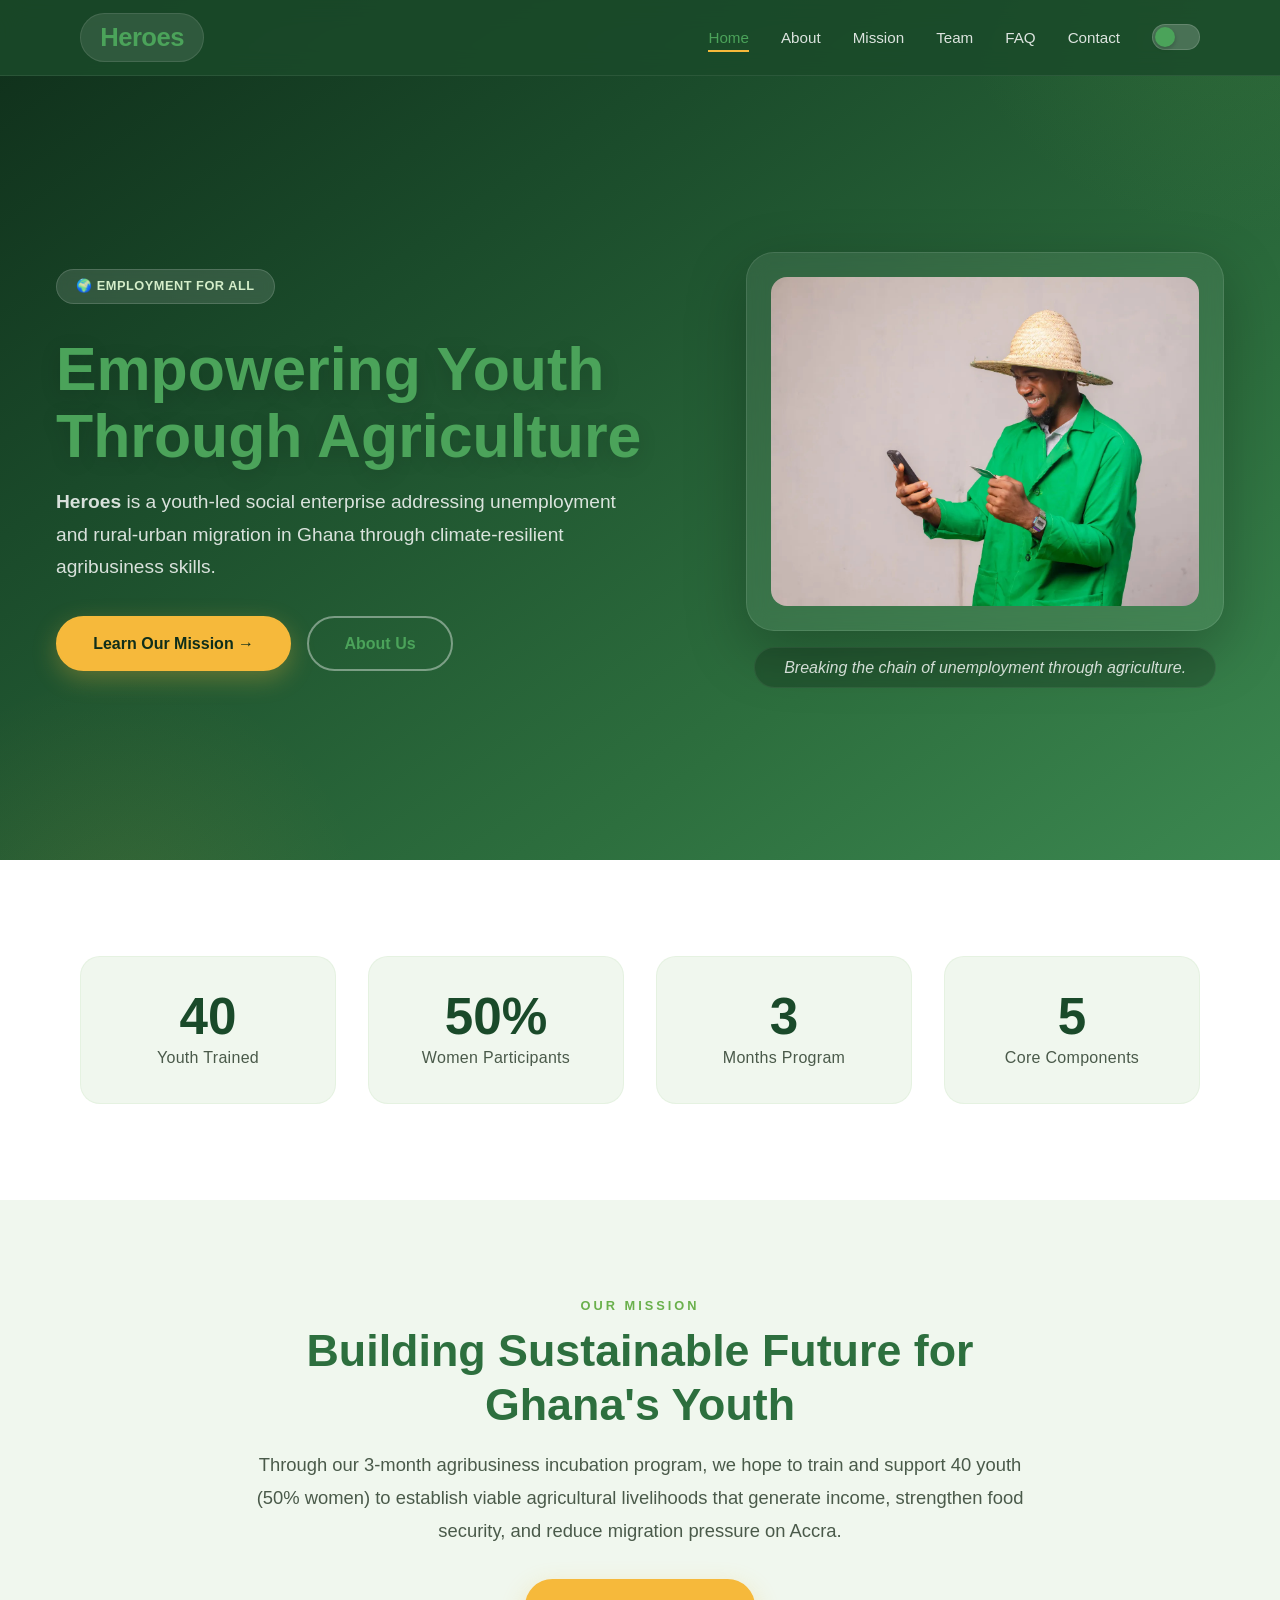
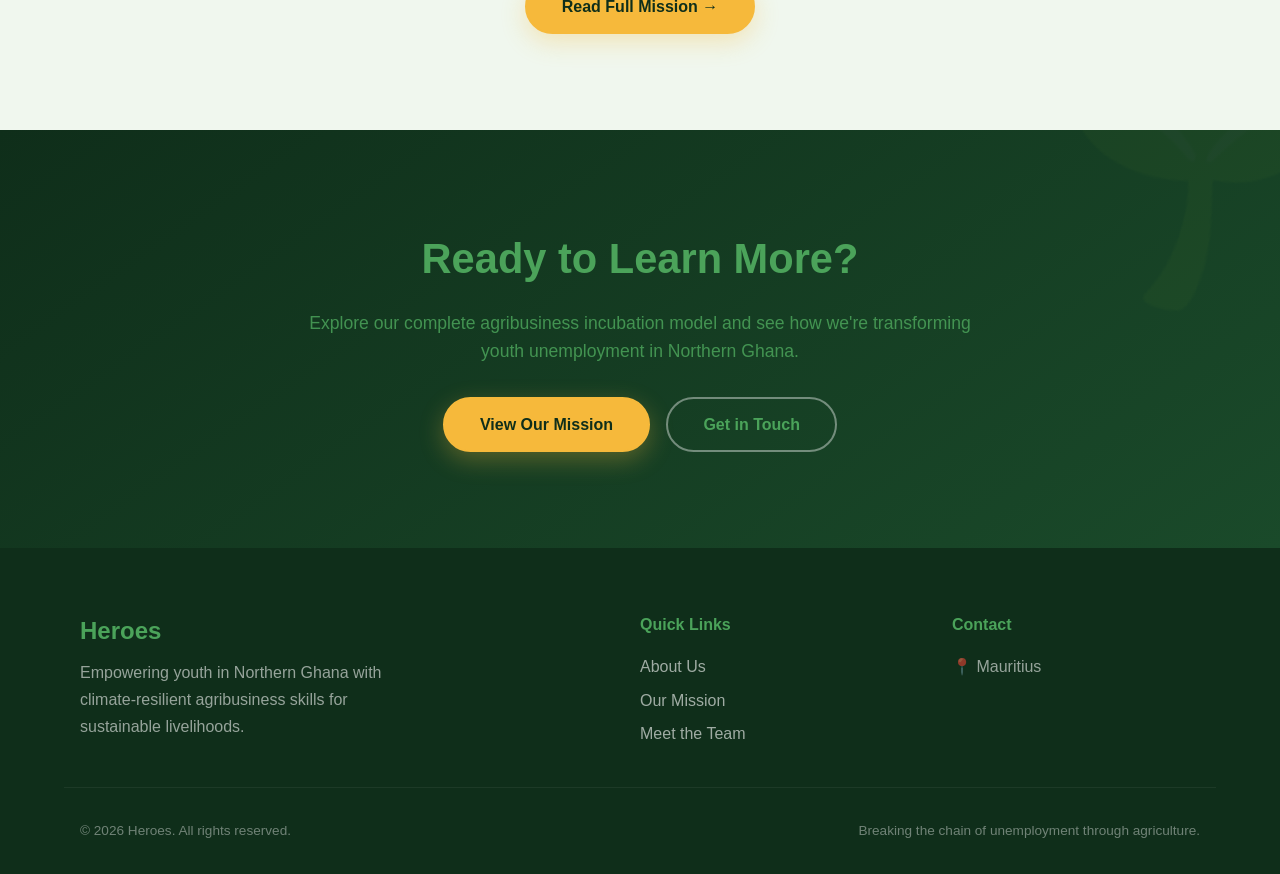
==== commit f13bd889: "a" ====
--- a/empowering-youth-agriculture/index.html
+++ b/empowering-youth-agriculture/index.html
@@ -48,7 +48,7 @@
                     </p>
                     <div class="hero-actions">
                         <a href="mission.html" class="btn btn-primary">Learn Our Mission →</a>
-                        <a href="impact.html" class="btn btn-outline">View Our Impact</a>
+                        <a href="about.html" class="btn btn-outline">About Us</a>
                     </div>
                 </div>
                 <div class="hero-visual">
--- a/empowering-youth-agriculture/styles.css
+++ b/empowering-youth-agriculture/styles.css
@@ -1,8 +1,8 @@
 /* ================================================================
-   CSS CUSTOM PROPERTIES (Variables)
+   CSS CUSTOM PROPERTIES (Variables) — UNIFIED THEME
    ================================================================ */
 :root {
-    /* Primary colours – rich earthy greens */
+    /* Primary colours – rich earthy greens (from Home page) */
     --primary:       #1a4a2a;
     --primary-light: #2d6f3e;
     --primary-dark:  #0f2e1a;
@@ -10,6 +10,11 @@
     --accent-light:  #8bc66a;
     --accent-lighter: #d4edc9;
     --gold:          #f6b93b;
+    --white:         #4ba35a;
+    /* ===== ADD THESE TWO LINES ===== */
+    --heading-label:   var(--accent);
+    --heading-title:   var(--primary-light);
+
 
     /* ---- Theme variables (reassigned in dark mode) ---- */
     --bg:            #f0f7ee;
@@ -63,11 +68,12 @@
     margin: 0 auto;
     padding: 0 var(--spacing-md);
 }
+
 /* ================================================================
    HEADER & NAVIGATION – clean & transparent
    ================================================================ */
 .site-header {
-    position: absolute;     /* Overlays the hero */
+    position: absolute;
     top: 0;
     left: 0;
     right: 0;
@@ -150,20 +156,67 @@
 }
 
 /* ================================================================
+   TOGGLE SWITCH (Theme)
+   ================================================================ */
+.theme-switch {
+    position: relative;
+    display: inline-block;
+    width: 48px;
+    height: 26px;
+    cursor: pointer;
+}
+
+.theme-switch input {
+    opacity: 0;
+    width: 0;
+    height: 0;
+}
+
+.switch-slider {
+    position: absolute;
+    inset: 0;
+    background: rgba(255, 255, 255, 0.2);
+    border: 1px solid rgba(255, 255, 255, 0.15);
+    border-radius: 26px;
+    transition: background 0.3s, border-color 0.3s;
+}
+
+.switch-slider::before {
+    content: '';
+    position: absolute;
+    height: 20px;
+    width: 20px;
+    left: 2px;
+    bottom: 2px;
+    background: var(--white);
+    border-radius: 50%;
+    transition: transform 0.3s;
+    box-shadow: 0 2px 4px rgba(0, 0, 0, 0.2);
+}
+
+.theme-switch input:checked + .switch-slider {
+    background: var(--primary-dark);
+    border-color: var(--accent);
+}
+
+.theme-switch input:checked + .switch-slider::before {
+    transform: translateX(22px);
+}
+
+/* ================================================================
    HERO – FULL VIEWPORT HEIGHT
    ================================================================ */
 .hero {
-    min-height: 100vh;           /* Full screen */
+    min-height: 100vh;
     display: flex;
     align-items: center;
     justify-content: center;
     background: var(--hero-gradient);
-    padding: 120px 0 80px;       /* Top padding for nav */
+    padding: 120px 0 80px;
     position: relative;
     overflow: hidden;
 }
 
-/* Subtle decorative background elements */
 .hero::before {
     content: '';
     position: absolute;
@@ -198,7 +251,6 @@
     width: 100%;
 }
 
-/* Left content */
 .hero-content {
     flex: 1 1 50%;
     color: var(--white);
@@ -248,45 +300,6 @@
     margin-top: var(--spacing-sm);
 }
 
-/* Buttons */
-.btn {
-    display: inline-block;
-    padding: 0.8rem 2.2rem;
-    border-radius: 50px;
-    font-weight: 600;
-    font-size: 1rem;
-    text-decoration: none;
-    transition: all 0.3s ease;
-    border: 2px solid transparent;
-    cursor: pointer;
-}
-
-.btn-primary {
-    background: var(--gold);
-    color: var(--primary-dark);
-    border-color: var(--gold);
-    box-shadow: 0 8px 24px rgba(246, 185, 59, 0.3);
-}
-
-.btn-primary:hover {
-    background: #f7c452;
-    transform: translateY(-3px) scale(1.02);
-    box-shadow: 0 12px 32px rgba(246, 185, 59, 0.45);
-}
-
-.btn-outline {
-    background: transparent;
-    color: var(--white);
-    border-color: rgba(255, 255, 255, 0.4);
-}
-
-.btn-outline:hover {
-    background: rgba(255, 255, 255, 0.12);
-    border-color: var(--white);
-    transform: translateY(-3px);
-}
-
-/* Right visual */
 .hero-visual {
     flex: 1 1 40%;
     text-align: center;
@@ -335,94 +348,50 @@
     border-radius: 40px;
     border: 1px solid rgba(255, 255, 255, 0.06);
 }
-/* ================================================================
-   STATS SECTION – floating cards
-   ================================================================ */
-.stats-section {
-    background: var(--surface);
-    padding: var(--spacing-2xl) 0;
-    margin-top: -40px;          /* Overlap hero slightly */
-    position: relative;
-    z-index: 2;
-}
-
-.stats-grid {
-    display: grid;
-    grid-template-columns: repeat(4, 1fr);
-    gap: var(--spacing-lg);
-    text-align: center;
-}
-
-.stat-item {
-    background: var(--bg);
-    padding: var(--spacing-lg) var(--spacing-md);
-    border-radius: 20px;
+
+/* ================================================================
+   BUTTONS
+   ================================================================ */
+.btn {
+    display: inline-block;
+    padding: 0.8rem 2.2rem;
+    border-radius: 50px;
+    font-weight: 600;
+    font-size: 1rem;
+    text-decoration: none;
     transition: all 0.3s ease;
-    border: 1px solid var(--card-border);
-}
-
-.stat-item:hover {
-    transform: translateY(-6px);
-    box-shadow: var(--shadow);
-    border-color: var(--accent-light);
-}
-
-.stat-number {
-    font-size: 3.2rem;
-    font-weight: 800;
-    color: var(--primary);
-    line-height: 1.1;
-    display: block;
-}
-
-.stat-number .percent {
-    font-size: 2.4rem;
-}
-
-.stat-label {
-    font-size: 1rem;
-    color: var(--text-muted);
-    font-weight: 500;
-    letter-spacing: 0.3px;
-}
-
-/* ================================================================
-   MISSION SECTION
-   ================================================================ */
-.mission-section {
-    padding: var(--spacing-2xl) 0;
-    background: var(--bg);
-}
-
-.mission-content {
-    max-width: 800px;
-    margin: 0 auto;
-    text-align: center;
-}
-
-/* ================================================================
-   PAGE HEADER SECTION (mission, about, etc.)
-   ================================================================ */
-.page-header-section {
-    padding: 10rem 0 4rem;
-    background: linear-gradient(135deg, rgba(45, 106, 79, 0.05), rgba(82, 183, 136, 0.08));
-    text-align: center;
-}
-
-.page-header-section .section-title {
-    font-size: 2.5rem;
-    font-weight: 700;
-    margin-bottom: 1rem;
-}
-
-.mission-full-text {
-    font-size: 1.1rem;
-    line-height: 1.8;
-    color: var(--text-muted);
-    max-width: 700px;
-    margin: 0 auto;
-}
-
+    border: 2px solid transparent;
+    cursor: pointer;
+}
+
+.btn-primary {
+    background: var(--gold);
+    color: var(--primary-dark);
+    border-color: var(--gold);
+    box-shadow: 0 8px 24px rgba(246, 185, 59, 0.3);
+}
+
+.btn-primary:hover {
+    background: #f7c452;
+    transform: translateY(-3px) scale(1.02);
+    box-shadow: 0 12px 32px rgba(246, 185, 59, 0.45);
+}
+
+.btn-outline {
+    background: transparent;
+    color: var(--white);
+    border-color: rgba(255, 255, 255, 0.4);
+}
+
+.btn-outline:hover {
+    background: rgba(255, 255, 255, 0.12);
+    border-color: var(--white);
+    transform: translateY(-3px);
+}
+
+/* ================================================================
+   SECTION LABELS & TITLES
+   ================================================================ */
 .section-label {
     display: block;
     font-size: 0.8rem;
@@ -440,12 +409,78 @@
     line-height: 1.2;
 }
 
+/* ================================================================
+   STATS SECTION
+   ================================================================ */
+.stats-section {
+    background: var(--surface);
+    padding: var(--spacing-2xl) 0;
+    margin-top: -40px;
+    position: relative;
+    z-index: 2;
+}
+
+.stats-grid {
+    display: grid;
+    grid-template-columns: repeat(4, 1fr);
+    gap: var(--spacing-lg);
+    text-align: center;
+}
+
+.stat-item {
+    background: var(--bg);
+    padding: var(--spacing-lg) var(--spacing-md);
+    border-radius: 20px;
+    transition: all 0.3s ease;
+    border: 1px solid var(--card-border);
+}
+
+.stat-item:hover {
+    transform: translateY(-6px);
+    box-shadow: var(--shadow);
+    border-color: var(--accent-light);
+}
+
+.stat-number {
+    font-size: 3.2rem;
+    font-weight: 800;
+    color: var(--primary);
+    line-height: 1.1;
+    display: block;
+}
+
+.stat-number .percent {
+    font-size: 2.4rem;
+}
+
+.stat-label {
+    font-size: 1rem;
+    color: var(--text-muted);
+    font-weight: 500;
+    letter-spacing: 0.3px;
+}
+
+/* ================================================================
+   MISSION SECTION (Home page)
+   ================================================================ */
+.mission-section {
+    padding: var(--spacing-2xl) 0;
+    background: var(--bg);
+}
+
+.mission-content {
+    max-width: 800px;
+    margin: 0 auto;
+    text-align: center;
+}
+
 .mission-text {
     font-size: 1.15rem;
     line-height: 1.8;
     margin-bottom: var(--spacing-lg);
     color: var(--text-muted);
 }
+
 /* ================================================================
    CALL TO ACTION
    ================================================================ */
@@ -492,30 +527,187 @@
     gap: var(--spacing-md);
 }
 
-.cta-section .btn-primary {
-    background: var(--gold);
-    color: var(--primary-dark);
-    border-color: var(--gold);
-}
-
-.cta-section .btn-primary:hover {
-    background: #f7c452;
-    transform: translateY(-3px);
-}
-
-.cta-section .btn-outline {
-    border-color: rgba(255, 255, 255, 0.35);
-    color: var(--white);
-}
-
-.cta-section .btn-outline:hover {
-    background: rgba(255, 255, 255, 0.1);
-    border-color: var(--white);
-    transform: translateY(-3px);
-}
-
-/* ================================================================
-   TEAM SECTION – CSS Grid Auto-Fit Aspect-Ratio Gallery
+/* ================================================================
+   ABOUT PAGE
+   ================================================================ */
+.about-hero {
+    padding: 5rem 0 3rem;
+    background: linear-gradient(135deg, rgba(45, 106, 79, 0.05), rgba(82, 183, 136, 0.08));
+    text-align: center;
+}
+
+.about-hero h1 {
+    font-size: 2.5rem;
+    font-weight: 700;
+    letter-spacing: -0.5px;
+    margin-bottom: 0.5rem;
+}
+
+.about-hero p {
+    font-size: 1.1rem;
+    color: var(--text-muted);
+    max-width: 600px;
+    margin: 0 auto;
+}
+
+.mission-card {
+    background: var(--card-bg);
+    border-radius: 12px;
+    border: 1px solid var(--border);
+    border-left: 4px solid var(--primary);
+    box-shadow: var(--shadow);
+    padding: 2rem;
+    max-width: 800px;
+    margin: 0 auto;
+}
+
+.mission-card h2 {
+    font-size: 1.5rem;
+    font-weight: 600;
+    color: var(--primary);
+    margin-bottom: 1rem;
+}
+
+.mission-card p {
+    font-size: 1.05rem;
+    line-height: 1.8;
+    color: var(--text);
+}
+
+.mission-card p + p {
+    margin-top: 1rem;
+}
+
+.problem-section {
+    padding: 3rem 0;
+    background: var(--card-bg);
+}
+
+.problem-grid {
+    display: grid;
+    grid-template-columns: repeat(2, 1fr);
+    gap: 1.5rem;
+    max-width: 900px;
+    margin: 0 auto;
+}
+
+.problem-card {
+    background: var(--card-bg);
+    border-radius: 12px;
+    border: 1px solid var(--border);
+    padding: 1.5rem;
+    display: flex;
+    gap: 1rem;
+    transition: all 0.3s ease;
+    box-shadow: var(--shadow);
+}
+
+.problem-card:hover {
+    box-shadow: var(--shadow-hover);
+}
+
+.problem-icon {
+    width: 48px;
+    height: 48px;
+    border-radius: 50%;
+    background: rgba(220, 53, 69, 0.08);
+    display: flex;
+    align-items: center;
+    justify-content: center;
+    flex-shrink: 0;
+}
+
+.problem-icon i {
+    font-size: 1.25rem;
+    color: #DC3545;
+}
+
+.problem-card h3 {
+    font-size: 1.05rem;
+    font-weight: 600;
+    margin-bottom: 0.25rem;
+}
+
+.problem-card p {
+    font-size: 0.875rem;
+    color: var(--text-muted);
+}
+
+.solution-section {
+    padding: 3rem 0;
+}
+
+.solution-grid {
+    display: grid;
+    grid-template-columns: repeat(3, 1fr);
+    gap: 1.5rem;
+    max-width: 1000px;
+    margin: 0 auto;
+}
+
+.solution-card {
+    background: var(--card-bg);
+    border-radius: 12px;
+    border: 1px solid var(--border);
+    padding: 1.5rem;
+    box-shadow: var(--shadow);
+    transition: all 0.3s ease;
+}
+
+.solution-card:hover {
+    box-shadow: var(--shadow-hover);
+}
+
+.solution-card .step {
+    width: 40px;
+    height: 40px;
+    border-radius: 50%;
+    background: var(--accent);
+    color: white;
+    display: flex;
+    align-items: center;
+    justify-content: center;
+    font-weight: 700;
+    margin-bottom: 0.75rem;
+    transition: transform 0.3s ease;
+}
+
+.solution-card:hover .step {
+    transform: scale(1.1);
+}
+
+.solution-card h3 {
+    font-size: 1.05rem;
+    font-weight: 600;
+    margin-bottom: 0.5rem;
+}
+
+.solution-card ul {
+    list-style: none;
+    padding: 0;
+}
+
+.solution-card ul li {
+    display: flex;
+    align-items: flex-start;
+    gap: 0.5rem;
+    font-size: 0.875rem;
+    color: var(--text-muted);
+    padding: 0.25rem 0;
+}
+
+.solution-card ul li::before {
+    content: '';
+    width: 6px;
+    height: 6px;
+    border-radius: 50%;
+    background: var(--accent);
+    margin-top: 0.5rem;
+    flex-shrink: 0;
+}
+
+/* ================================================================
+   TEAM PAGE
    ================================================================ */
 .team-hero {
     padding: 8rem 0 3rem;
@@ -541,7 +733,6 @@
     background: var(--bg);
 }
 
-/* Auto-fit grid: columns auto-size between 220px and 1fr */
 .team-gallery {
     display: grid;
     grid-template-columns: repeat(auto-fit, minmax(220px, 1fr));
@@ -550,7 +741,6 @@
     margin: 0 auto;
 }
 
-/* Each gallery cell: aspect-ratio forces consistent sizing */
 .gallery-item {
     position: relative;
     border-radius: 20px;
@@ -578,7 +768,6 @@
     transform: scale(1.05);
 }
 
-/* Hover overlay */
 .gallery-overlay {
     position: absolute;
     inset: 0;
@@ -624,16 +813,33 @@
 }
 
 /* ================================================================
-   MISSION PAGE — MODAL TRIGGER BUTTON
-   ================================================================ */
+   MISSION PAGE — PROGRAM TABLE
+   ================================================================ */
+.page-header-section {
+    padding: 10rem 0 4rem;
+    background: linear-gradient(135deg, rgba(45, 106, 79, 0.05), rgba(82, 183, 136, 0.08));
+    text-align: center;
+}
+
+.page-header-section .section-title {
+    font-size: 2.5rem;
+    font-weight: 700;
+    margin-bottom: 1rem;
+}
+
+.mission-full-text {
+    font-size: 1.1rem;
+    line-height: 1.8;
+    color: var(--text-muted);
+    max-width: 700px;
+    margin: 0 auto;
+}
+
 .mission-modal-btn {
     margin-top: var(--spacing-lg);
     cursor: pointer;
 }
 
-/* ================================================================
-   MISSION PAGE — PROGRAM TABLE
-   ================================================================ */
 .program-table-section {
     padding: var(--spacing-2xl) 0;
     background: var(--bg);
@@ -714,9 +920,6 @@
     color: var(--primary-light);
 }
 
-/* ================================================================
-   MISSION PAGE — 5 CORE COMPONENTS
-   ================================================================ */
 .components-section {
     padding: var(--spacing-2xl) 0;
     background: var(--surface);
@@ -766,9 +969,6 @@
     margin-top: 2.5rem;
 }
 
-/* ================================================================
-   MISSION PAGE — EXPECTED OUTCOMES
-   ================================================================ */
 .outcomes-section {
     padding: var(--spacing-2xl) 0;
     background: var(--bg);
@@ -928,6 +1128,718 @@
 }
 
 /* ================================================================
+   FAQ PAGE
+   ================================================================ */
+.faq-hero {
+    padding: 10rem 0 4rem;
+    background: linear-gradient(135deg, rgba(45, 106, 79, 0.05), rgba(82, 183, 136, 0.08));
+    text-align: center;
+}
+
+.faq-hero .section-title {
+    font-size: 2.5rem;
+    font-weight: 700;
+    margin-bottom: 0.5rem;
+}
+
+.faq-hero p {
+    font-size: 1.1rem;
+    color: var(--text-muted);
+    max-width: 600px;
+    margin: 0 auto;
+}
+
+.faq-categories {
+    padding: var(--spacing-2xl) 0;
+    background: var(--bg);
+}
+
+.faq-category {
+    max-width: 800px;
+    margin: 0 auto 3rem;
+}
+
+.faq-category:last-child {
+    margin-bottom: 0;
+}
+
+.faq-category-title {
+    font-size: 1.2rem;
+    font-weight: 700;
+    color: var(--primary);
+    margin-bottom: 1rem;
+    padding-bottom: 0.5rem;
+    border-bottom: 2px solid var(--border);
+}
+
+.faq-item {
+    border: 1px solid var(--card-border);
+    border-radius: 14px;
+    margin-bottom: 0.8rem;
+    background: var(--card-bg);
+    overflow: hidden;
+    transition: box-shadow 0.3s ease;
+}
+
+.faq-item:hover {
+    box-shadow: var(--shadow);
+}
+
+.faq-input {
+    display: none;
+}
+
+.faq-label {
+    display: flex;
+    align-items: center;
+    justify-content: space-between;
+    padding: 1.2rem 1.5rem;
+    cursor: pointer;
+    font-weight: 600;
+    color: var(--text);
+    gap: 1rem;
+    transition: color 0.2s;
+}
+
+.faq-label:hover {
+    color: var(--accent);
+}
+
+.faq-label::after {
+    content: '+';
+    font-size: 1.5rem;
+    font-weight: 300;
+    color: var(--accent);
+    transition: transform 0.3s ease;
+    flex-shrink: 0;
+    width: 28px;
+    height: 28px;
+    display: flex;
+    align-items: center;
+    justify-content: center;
+    border-radius: 50%;
+    background: rgba(106, 176, 76, 0.08);
+}
+
+.faq-input:checked + .faq-label::after {
+    content: '−';
+    transform: rotate(180deg);
+    background: var(--accent);
+    color: var(--white);
+}
+
+.faq-input:checked + .faq-label {
+    color: var(--accent);
+}
+
+.faq-answer {
+    max-height: 0;
+    overflow: hidden;
+    transition: max-height 0.4s ease;
+}
+
+.faq-input:checked ~ .faq-answer {
+    max-height: 400px;
+}
+
+.faq-answer-inner {
+    padding: 0 1.5rem 1.4rem;
+    color: var(--text-muted);
+    line-height: 1.7;
+    font-size: 0.95rem;
+}
+
+.faq-cta {
+    text-align: center;
+    padding: var(--spacing-xl) 0 var(--spacing-2xl);
+    background: var(--bg);
+}
+
+.faq-cta p {
+    color: var(--text-muted);
+    margin-bottom: 1rem;
+}
+
+/* ================================================================
+   CONTACT PAGE — COMPLETE
+   ================================================================ */
+
+.contact-section {
+    padding: 3rem 1.5rem 4rem;
+    max-width: 1200px;
+    margin: 0 auto;
+    width: 100%;
+}
+
+.contact-wrapper {
+    display: flex;
+    flex-wrap: wrap;
+    gap: 2.8rem;
+    background: var(--surface);
+    border-radius: 36px;
+    box-shadow: var(--shadow);
+    padding: 2.5rem 2.2rem;
+}
+
+.page-hero {
+    background: var(--bg);
+    padding: 3.5rem 1.5rem 2.8rem;
+    text-align: center;
+    border-bottom: 1px solid var(--border);
+}
+
+.page-hero h1 {
+    font-size: 2.8rem;
+    letter-spacing: -0.5px;
+}
+
+.page-hero p {
+    font-size: 1.2rem;
+    max-width: 720px;
+    margin: 0.5rem auto 0;
+}
+
+.contact-info {
+    flex: 1 1 280px;
+}
+
+.contact-info h2 {
+    font-size: 2rem;
+    color: var(--text);
+    margin-bottom: 0.6rem;
+}
+
+.contact-info p {
+    color: var(--text-muted);
+    margin-bottom: 1.5rem;
+}
+
+.contact-details {
+    list-style: none;
+    background: var(--bg);
+    padding: 1.2rem 1.8rem;
+    border-radius: 28px;
+    border-left: 6px solid var(--primary);
+}
+
+.contact-details li {
+    padding: 0.4rem 0;
+    display: flex;
+    align-items: center;
+    gap: 0.6rem;
+    color: var(--text);
+}
+
+.contact-form {
+    flex: 2 1 420px;
+}
+
+.contact-form fieldset {
+    border: none;
+    padding: 0;
+}
+
+.contact-form legend {
+    font-size: 1.7rem;
+    font-weight: 600;
+    color: var(--text);
+    margin-bottom: 1.2rem;
+    padding-bottom: 0.3rem;
+    border-bottom: 3px solid var(--accent-light);
+    width: 100%;
+}
+
+.form-group {
+    margin-bottom: 1.5rem;
+    position: relative;
+}
+
+.form-group label {
+    display: block;
+    font-weight: 600;
+    color: var(--text);
+    margin-bottom: 0.2rem;
+    font-size: 0.95rem;
+}
+
+.required {
+    color: #b3403a;
+    font-weight: 700;
+}
+
+.form-group input,
+.form-group select,
+.form-group textarea {
+    width: 100%;
+    padding: 0.75rem 1rem;
+    font-size: 1rem;
+    border: 1.5px solid var(--border);
+    border-radius: 20px;
+    background: var(--bg);
+    transition: border 0.2s, box-shadow 0.2s;
+    font-family: inherit;
+    color: var(--text);
+}
+
+.form-group input:focus,
+.form-group select:focus,
+.form-group textarea:focus {
+    outline: none;
+    border-color: var(--primary);
+    box-shadow: 0 0 0 4px rgba(26, 74, 42, 0.12);
+}
+
+.form-group textarea {
+    resize: vertical;
+    min-height: 100px;
+}
+
+/* Validation states */
+.error-message,
+.success-message {
+    font-size: 0.85rem;
+    margin-top: 0.25rem;
+    display: none;
+    align-items: center;
+    gap: 0.2rem;
+}
+
+.error-message {
+    color: #c73b3b;
+}
+
+.success-message {
+    color: #1e7a4a;
+}
+
+.form-group.invalid .error-message {
+    display: flex;
+}
+
+.form-group.invalid input,
+.form-group.invalid select,
+.form-group.invalid textarea {
+    border-color: #c73b3b;
+    background: #fff6f5;
+}
+
+.form-group.valid .success-message {
+    display: flex;
+}
+
+.form-group.valid input,
+.form-group.valid select,
+.form-group.valid textarea {
+    border-color: #1e7a4a;
+    background: #f6fcf9;
+}
+
+/* ================================================================
+   CONTACT PAGE — (Same approach as Team page)
+   ================================================================ */
+
+.contact-section {
+    padding: 3rem 1.5rem 4rem;
+    max-width: 1200px;
+    margin: 0 auto;
+    width: 100%;
+}
+
+.page-hero {
+    background: var(--bg);
+    padding: 3.5rem 1.5rem 2.8rem;
+    text-align: center;
+    border-bottom: 1px solid var(--border);
+}
+
+.page-hero h1 {
+    font-size: 2.8rem;
+    letter-spacing: -0.5px;
+    color: var(--text);
+}
+
+.page-hero p {
+    font-size: 1.2rem;
+    max-width: 720px;
+    margin: 0.5rem auto 0;
+    color: var(--text-muted);
+}
+
+.contact-wrapper {
+    display: flex;
+    flex-wrap: wrap;
+    gap: 2.8rem;
+    background: var(--surface);
+    border-radius: 36px;
+    box-shadow: var(--shadow);
+    padding: 2.5rem 2.2rem;
+}
+
+.contact-info {
+    flex: 1 1 280px;
+}
+
+.contact-info h2 {
+    font-size: 2rem;
+    color: var(--text);
+    margin-bottom: 0.6rem;
+}
+
+.contact-info p {
+    color: var(--text-muted);
+    margin-bottom: 1.5rem;
+}
+
+.contact-details {
+    list-style: none;
+    background: var(--bg);
+    padding: 1.2rem 1.8rem;
+    border-radius: 28px;
+    border-left: 6px solid var(--primary);
+}
+
+.contact-details li {
+    padding: 0.4rem 0;
+    display: flex;
+    align-items: center;
+    gap: 0.6rem;
+    color: var(--text);
+}
+
+.contact-form {
+    flex: 2 1 420px;
+}
+
+.contact-form fieldset {
+    border: none;
+    padding: 0;
+}
+
+.contact-form legend {
+    font-size: 1.7rem;
+    font-weight: 600;
+    color: var(--text);
+    margin-bottom: 1.2rem;
+    padding-bottom: 0.3rem;
+    border-bottom: 3px solid var(--accent-light);
+    width: 100%;
+}
+
+.form-group {
+    margin-bottom: 1.5rem;
+    position: relative;
+}
+
+.form-group label {
+    display: block;
+    font-weight: 600;
+    color: var(--text);
+    margin-bottom: 0.2rem;
+    font-size: 0.95rem;
+}
+
+.required {
+    color: #b3403a;
+    font-weight: 700;
+}
+
+.form-group input,
+.form-group select,
+.form-group textarea {
+    width: 100%;
+    padding: 0.75rem 1rem;
+    font-size: 1rem;
+    border: 1.5px solid var(--border);
+    border-radius: 20px;
+    background: var(--bg);
+    transition: border 0.2s, box-shadow 0.2s;
+    font-family: inherit;
+    color: var(--text);
+}
+
+.form-group input:focus,
+.form-group select:focus,
+.form-group textarea:focus {
+    outline: none;
+    border-color: var(--primary);
+    box-shadow: 0 0 0 4px rgba(26, 74, 42, 0.12);
+}
+
+.form-group textarea {
+    resize: vertical;
+    min-height: 100px;
+}
+
+.error-message,
+.success-message {
+    font-size: 0.85rem;
+    margin-top: 0.25rem;
+    display: none;
+    align-items: center;
+    gap: 0.2rem;
+}
+
+.error-message {
+    color: #c73b3b;
+}
+
+.success-message {
+    color: #1e7a4a;
+}
+
+.form-group.invalid .error-message {
+    display: flex;
+}
+
+.form-group.invalid input,
+.form-group.invalid select,
+.form-group.invalid textarea {
+    border-color: #c73b3b;
+    background: #fff6f5;
+}
+
+.form-group.valid .success-message {
+    display: flex;
+}
+
+.form-group.valid input,
+.form-group.valid select,
+.form-group.valid textarea {
+    border-color: #1e7a4a;
+    background: #f6fcf9;
+}
+
+/* ================================================================
+   CONTACT PAGE — DARK MODE (Same as Team page)
+   ================================================================ */
+
+body.dark-mode .contact-section {
+    background: var(--bg);
+}
+
+body.dark-mode .page-hero {
+    background: var(--bg);
+    border-bottom-color: var(--border);
+}
+
+body.dark-mode .page-hero h1 {
+    color: var(--text);
+}
+
+body.dark-mode .page-hero p {
+    color: var(--text-muted);
+}
+
+body.dark-mode .contact-wrapper {
+    background: var(--surface);
+    border: 1px solid var(--border);
+}
+
+body.dark-mode .contact-info h2 {
+    color: var(--text);
+}
+
+body.dark-mode .contact-info p {
+    color: var(--text-muted);
+}
+
+body.dark-mode .contact-details {
+    background: var(--bg);
+    border-left-color: var(--primary);
+}
+
+body.dark-mode .contact-details li {
+    color: var(--text);
+}
+
+body.dark-mode .contact-form legend {
+    color: var(--text);
+    border-bottom-color: var(--border);
+}
+
+body.dark-mode .form-group label {
+    color: var(--text-muted);
+}
+
+body.dark-mode .form-group input,
+body.dark-mode .form-group select,
+body.dark-mode .form-group textarea {
+    background: var(--bg);
+    border-color: var(--border);
+    color: var(--text);
+}
+
+body.dark-mode .form-group input::placeholder,
+body.dark-mode .form-group textarea::placeholder {
+    color: var(--text-muted);
+}
+
+body.dark-mode .form-group.invalid input,
+body.dark-mode .form-group.invalid select,
+body.dark-mode .form-group.invalid textarea {
+    background: #2a1418;
+    border-color: #c73b3b;
+}
+
+body.dark-mode .form-group.valid input,
+body.dark-mode .form-group.valid select,
+body.dark-mode .form-group.valid textarea {
+    background: var(--bg);
+    border-color: #1e7a4a;
+}
+
+body.dark-mode .error-message {
+    color: #f8a5a5;
+}
+
+body.dark-mode .success-message {
+    color: #7bcfa0;
+}
+/* ================================================================
+   ADVANCED FEATURE PAGE
+   ================================================================ */
+.feature-hero {
+    padding: 8rem 0 3rem;
+    text-align: center;
+    background: var(--hero-gradient);
+    color: var(--white);
+}
+
+.feature-hero .section-label { color: var(--accent-lighter); }
+.feature-hero .section-title { color: var(--white); }
+
+.feature-hero-desc {
+    font-size: 1.15rem;
+    line-height: 1.8;
+    max-width: 680px;
+    margin: 0 auto;
+    opacity: 0.9;
+    color: rgba(255, 255, 255, 0.88);
+}
+
+.feature-section {
+    padding: var(--spacing-2xl) 0;
+    background: var(--bg);
+}
+
+.feature-grid {
+    display: grid;
+    grid-template-columns: repeat(auto-fit, minmax(300px, 1fr));
+    gap: var(--spacing-lg);
+    max-width: 1000px;
+    margin: 0 auto;
+}
+
+.feature-card {
+    background: var(--card-bg);
+    border: 1px solid var(--card-border);
+    border-radius: 20px;
+    padding: 2rem;
+    box-shadow: var(--shadow);
+    transition: all 0.3s ease;
+}
+
+.feature-card:hover {
+    box-shadow: var(--shadow-hover);
+}
+
+.feature-card h3 {
+    font-size: 1.2rem;
+    color: var(--accent);
+    margin-bottom: 0.8rem;
+}
+
+.feature-card p {
+    color: var(--text-muted);
+    line-height: 1.7;
+}
+
+.demo-panel {
+    max-width: 700px;
+    margin: 0 auto;
+    background: var(--card-bg);
+    border: 1px solid var(--card-border);
+    border-radius: 20px;
+    padding: 2.5rem;
+    box-shadow: var(--shadow);
+}
+
+.demo-panel h2 {
+    font-size: 1.6rem;
+    color: var(--accent);
+    margin-bottom: 1.2rem;
+}
+
+.var-table {
+    width: 100%;
+    border-collapse: collapse;
+    margin-top: 1rem;
+}
+
+.var-table th,
+.var-table td {
+    text-align: left;
+    padding: 0.6rem 1rem;
+    border-bottom: 1px solid var(--border);
+    font-size: 0.9rem;
+}
+
+.var-table th {
+    color: var(--accent);
+    font-weight: 600;
+    text-transform: uppercase;
+    letter-spacing: 1px;
+    font-size: 0.75rem;
+}
+
+.var-table td:first-child {
+    font-family: 'Courier New', monospace;
+    font-weight: 600;
+    color: var(--text);
+}
+
+.var-table td:last-child {
+    color: var(--text-muted);
+}
+
+.color-swatch {
+    display: inline-block;
+    width: 16px;
+    height: 16px;
+    border-radius: 4px;
+    vertical-align: middle;
+    margin-right: 6px;
+    border: 1px solid rgba(0, 0, 0, 0.15);
+}
+
+.toggle-demo-area {
+    margin-top: 2rem;
+    padding: 1.5rem;
+    background: var(--bg);
+    border-radius: 14px;
+    border: 1px solid var(--border);
+    text-align: center;
+}
+
+.toggle-demo-area p {
+    color: var(--text-muted);
+    margin-bottom: 1rem;
+}
+
+.code-block {
+    background: #0f2e1a;
+    color: #a7d2a0;
+    padding: 1.2rem 1.5rem;
+    border-radius: 12px;
+    font-family: 'Courier New', monospace;
+    font-size: 0.85rem;
+    line-height: 1.7;
+    overflow-x: auto;
+    margin-top: 1.5rem;
+    white-space: pre;
+}
+
+/* ================================================================
    FOOTER
    ================================================================ */
 .site-footer {
@@ -996,10 +1908,124 @@
 }
 
 /* ================================================================
-   RESPONSIVE – mobile first adjustments
-   ================================================================ */
-
-/* Tablets */
+   DARK MODE – CSS-VARIABLE DRIVEN
+   ================================================================ */
+body.dark-mode {
+
+    --bg:            #0e140e;  
+    --surface:       #0e140e;   
+    --text:          #abcb9a;
+    --text-muted:    #c5d9c0;
+    --border:        rgba(106, 176, 76, 0.15);
+    --shadow:        0 12px 40px rgba(0, 0, 0, 0.35);
+    --shadow-hover:  0 20px 60px rgba(0, 0, 0, 0.5);
+    --header-bg:     rgba(12, 35, 16, 0.92);
+    --header-border: rgba(255, 255, 255, 0.06);
+    --card-bg:       #1c3021;
+    --card-border:   #2a4a30;
+    --hero-gradient: linear-gradient(145deg, #102916 0%, #173b24 35%, #1f5c37 70%, #2c7c4b 100%);
+    --cta-gradient:  linear-gradient(145deg, #0e1a14, #132118);
+    --accent:        #8bc66a;
+    --accent-light:  #a7d2a0;
+    --accent-lighter: #d4edc9;
+    --gold:          #f6b93b;
+    --primary:       #a7d2a0;
+    --primary-light: #c5e8c0;
+    --primary-dark:  #e0f5dc;
+
+ /* ... existing variables ... */
+    --heading-label: var(--accent);
+    --heading-title: var(--primary);
+}
+
+body.dark-mode .site-footer {
+    background-color: #0e140e;
+}
+
+body.dark-mode .theme-switch .switch-slider {
+    background: #1c3021;
+    border-color: var(--accent);
+}
+
+body.dark-mode .theme-switch .switch-slider::before {
+    background: var(--gold);
+}
+
+body.dark-mode .btn-primary {
+    background-color: #5f9f65;
+}
+
+body.dark-mode .btn-outline {
+    border-color: #b4d9b0;
+    color: #b4d9b0;
+}
+
+body.dark-mode .section-title {
+    color: #f4fbf0;
+}
+
+body.dark-mode .section-label {
+    color: #a7d2a0;
+}
+
+
+
+/* Dark mode for mission card, problem cards, solution cards */
+body.dark-mode .mission-card {
+    background-color: #1c3021;
+    border-color: #2a4a30;
+}
+
+body.dark-mode .mission-card h2 {
+    color: #a7d2a0;
+}
+
+body.dark-mode .mission-card p {
+    color: #c5d9c0;
+}
+
+body.dark-mode .problem-card {
+    background-color: #1c3021;
+    border-color: #2a4a30;
+}
+
+body.dark-mode .problem-card h3 {
+    color: #e6f0e2;
+}
+
+body.dark-mode .problem-card p {
+    color: #a7d2a0;
+}
+
+body.dark-mode .solution-card {
+    background-color: #1c3021;
+    border-color: #2a4a30;
+}
+
+body.dark-mode .solution-card h3 {
+    color: #a7d2a0;
+}
+
+body.dark-mode .solution-card ul li {
+    color: #c5d9c0;
+}
+
+body.dark-mode .section-header p {
+    color: #a7d2a0;
+}
+
+body.dark-mode .gallery-img {
+    background-color: #141f17;
+    border-color: #2a4a30;
+}
+
+body.dark-mode .gallery-overlay {
+    background: linear-gradient(to top, rgba(14, 26, 18, 0.92) 0%, rgba(14, 26, 18, 0.4) 50%, transparent 100%);
+}
+
+/* ================================================================
+   RESPONSIVE
+   ================================================================ */
 @media (max-width: 992px) {
     .hero-title {
         font-size: 3rem;
@@ -1016,11 +2042,15 @@
     .footer-grid {
         grid-template-columns: 1fr 1fr;
     }
-}
-
-/* Mobile */
+    .problem-grid {
+        grid-template-columns: 1fr;
+    }
+    .solution-grid {
+        grid-template-columns: repeat(2, 1fr);
+    }
+}
+
 @media (max-width: 768px) {
-    /* Navigation */
     .mobile-menu-toggle {
         display: flex;
     }
@@ -1050,7 +2080,6 @@
         padding: 0.4rem 0;
     }
 
-    /* Hero – column layout */
     .hero {
         padding: 100px 0 60px;
         min-height: 100vh;
@@ -1082,7 +2111,6 @@
         padding: 1rem;
     }
 
-    /* Stats */
     .stats-section {
         margin-top: -20px;
         padding: var(--spacing-xl) 0;
@@ -1097,7 +2125,6 @@
         font-size: 2.4rem;
     }
 
-    /* Team */
     .team-gallery {
         grid-template-columns: 1fr 1fr;
         gap: var(--spacing-md);
@@ -1108,7 +2135,6 @@
         background: linear-gradient(to top, rgba(15, 46, 26, 0.85) 0%, rgba(15, 46, 26, 0.2) 60%, transparent 100%);
     }
 
-    /* Mission */
     .section-title {
         font-size: 2rem;
     }
@@ -1117,12 +2143,10 @@
         font-size: 1rem;
     }
 
-    /* CTA */
     .cta-content h2 {
         font-size: 1.8rem;
     }
 
-    /* Footer */
     .footer-grid {
         grid-template-columns: 1fr;
         gap: var(--spacing-lg);
@@ -1134,9 +2158,27 @@
         gap: 0.3rem;
         text-align: center;
     }
-}
-
-/* Small phones */
+
+    .solution-grid {
+        grid-template-columns: 1fr;
+    }
+
+    .page-hero h1 {
+        font-size: 2.2rem;
+    }
+
+    .contact-wrapper {
+        padding: 1.5rem;
+    }
+
+    .feature-grid {
+        grid-template-columns: 1fr;
+    }
+    .demo-panel {
+        padding: 1.5rem;
+    }
+}
+
 @media (max-width: 480px) {
     .hero-title {
         font-size: 1.8rem;
@@ -1176,10 +2218,68 @@
         padding: 0.6rem;
     }
 
-/* Ensure container handles centering properly */
-.container {
-    max-width: 1200px;
-    margin: 0 auto;
-    padding: 0 20px;
-}
-}
+    .about-hero h1 {
+        font-size: 1.75rem;
+    }
+
+    .mission-card {
+        padding: 1.25rem;
+    }
+
+    .problem-card {
+        flex-direction: column;
+        align-items: center;
+        text-align: center;
+    }
+
+    .page-hero h1 {
+        font-size: 1.75rem;
+    }
+}
+/* ================================================================
+   HEADING STYLES to match the entire website's theme and colors
+   ================================================================ */
+
+.section-label {
+    display: block;
+    font-size: 0.8rem;
+    font-weight: 700;
+    letter-spacing: 3px;
+    color: var(--heading-label);
+    text-transform: uppercase;
+    margin-bottom: var(--spacing-sm);
+}
+
+.section-title {
+    font-size: 2.8rem;
+    color: var(--heading-title);
+    margin-bottom: var(--spacing-md);
+    line-height: 1.2;
+}
+
+/* Apply to all page headings */
+.page-hero h1,
+.about-hero h1,
+.team-hero .section-title,
+.faq-hero .section-title,
+.feature-hero .section-title,
+.contact-form legend,
+.contact-info h2 {
+    color: var(--heading-title);
+}
+/* ================================================================
+   HOME PAGE — DARK MODE HERO OVERRIDES
+   ================================================================ */
+
+body.dark-mode .hero-title {
+    color: #ffffff;
+}
+
+body.dark-mode .hero-description {
+    color: #bbffbf;
+}
+
+body.dark-mode .hero-badge {
+    background: rgba(255, 255, 255, 0.15);
+    color: #ffffff;
+}
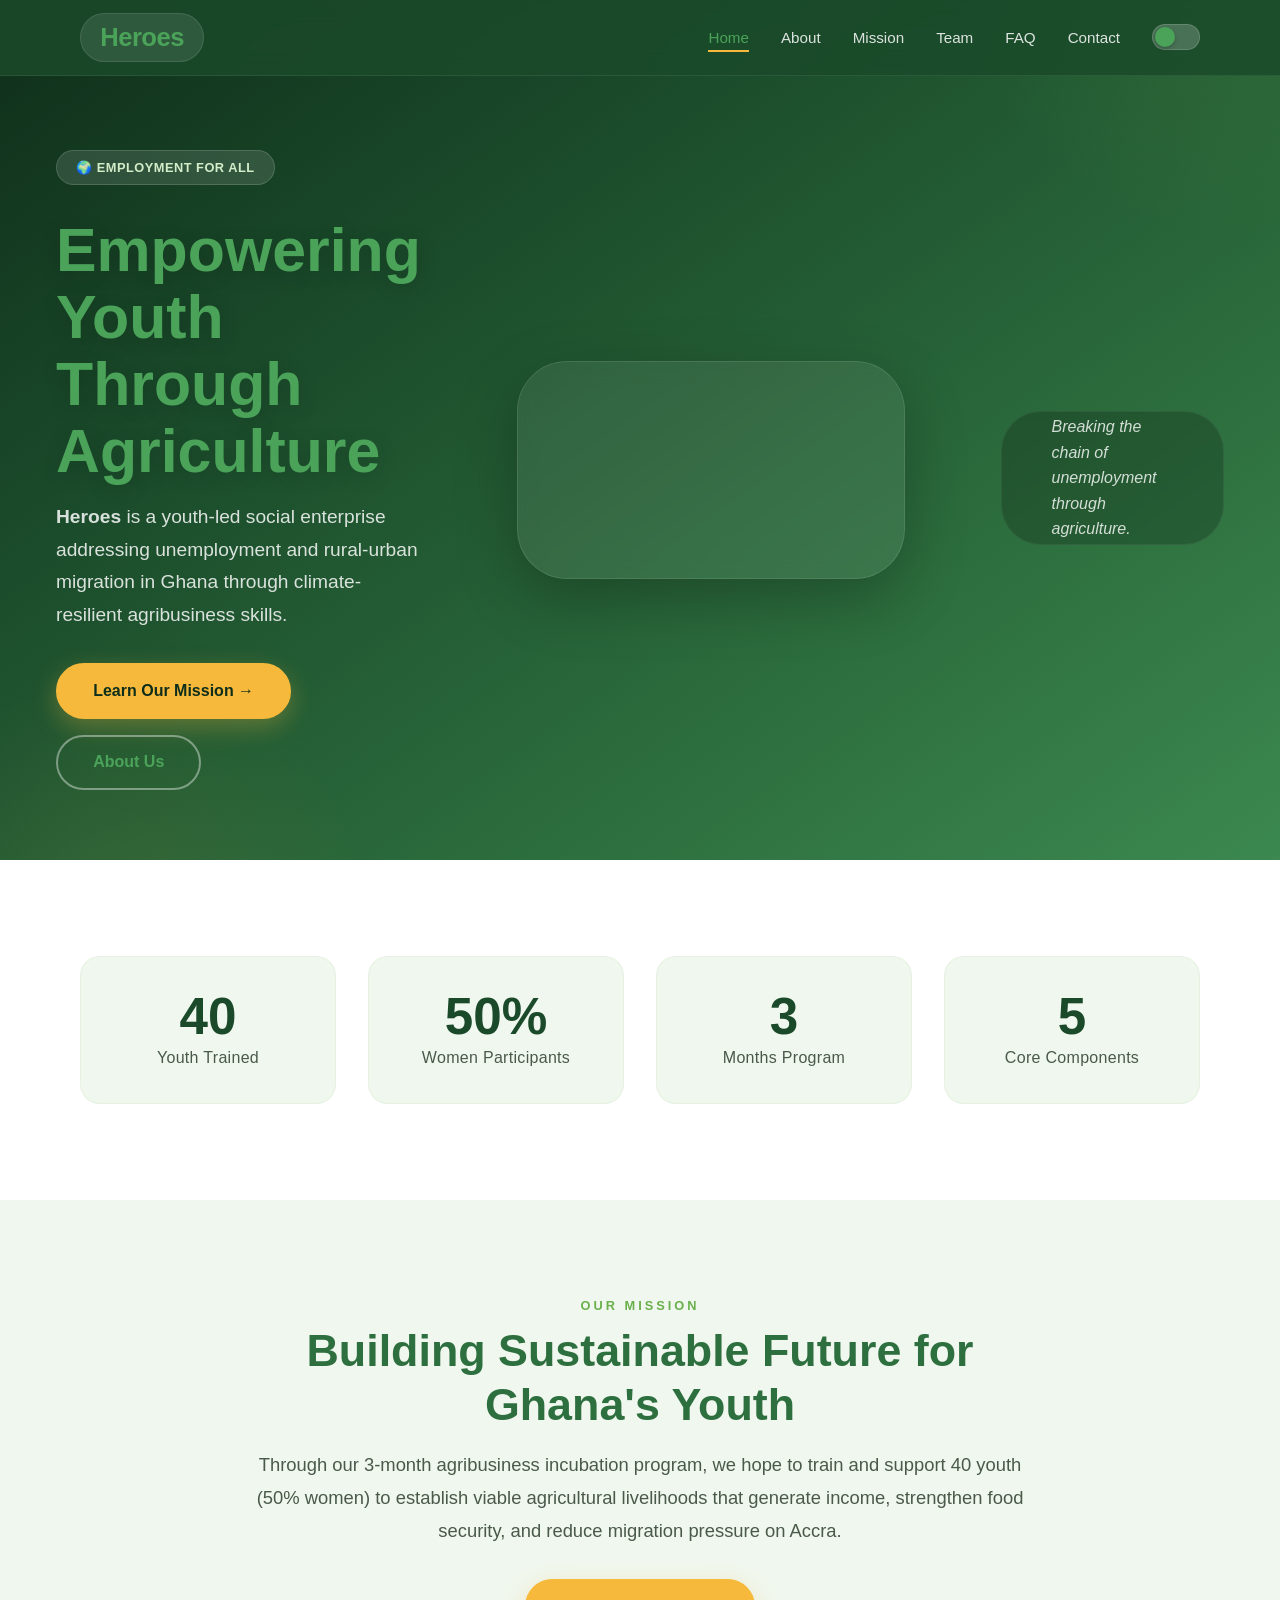
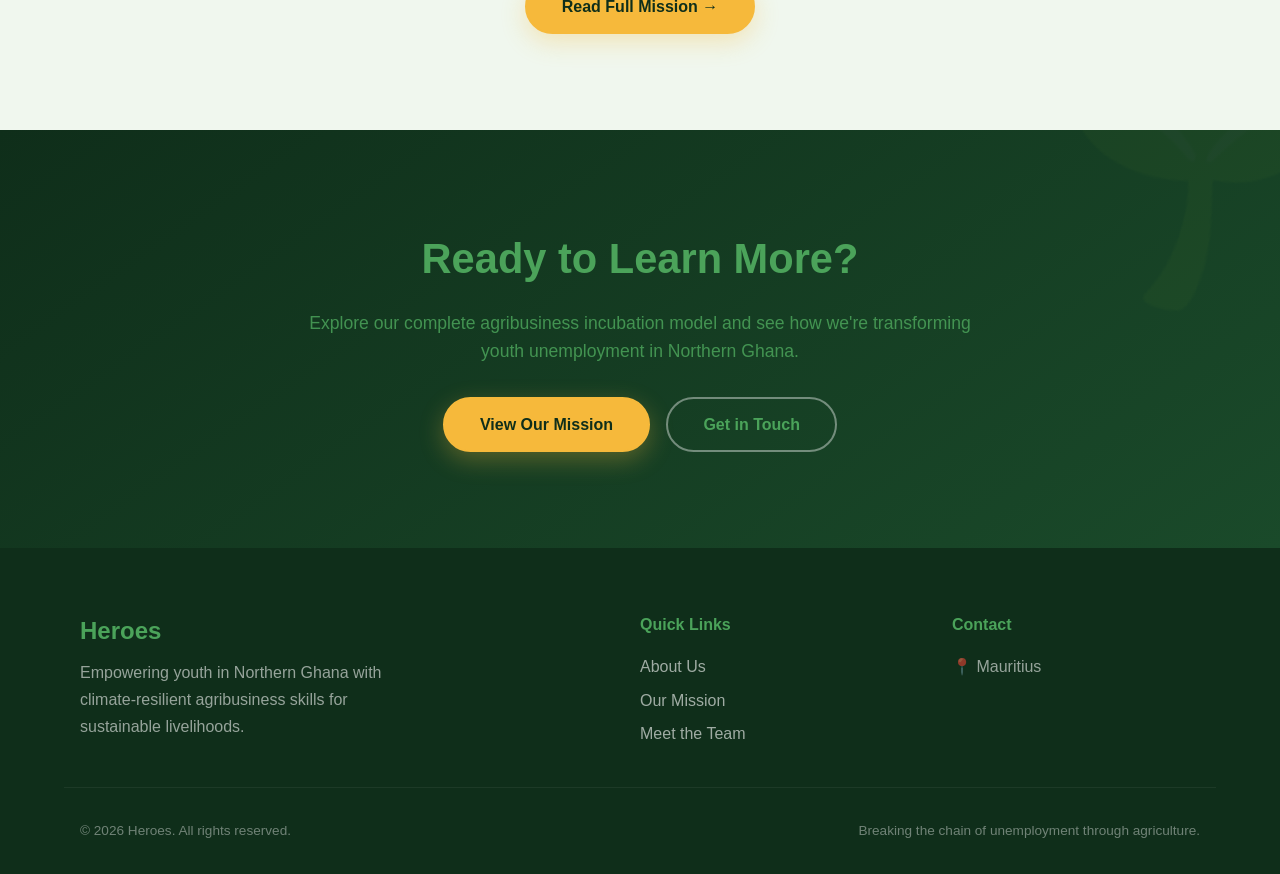
==== commit 0f7c9d0f: "readme" ====
--- a/empowering-youth-agriculture/index.html
+++ b/empowering-youth-agriculture/index.html
@@ -51,10 +51,12 @@
                         <a href="about.html" class="btn btn-outline">About Us</a>
                     </div>
                 </div>
-                <div class="hero-visual">
-                   <div class="hero-image-placeholder">
-    <img src="pics/farming.jpg" alt="Youth working in agriculture – sustainable farming" />
-</div> 
+                <div  class="hero-image-placeholder">
+    
+        <video autoplay muted loop playsinline id="v" class="hero-video-box" onclick="this.muted=!this.muted">
+    <source src="pics/greenvid.mp4" type="video/mp4">
+</video>
+</div>
                     <p class="hero-caption">Breaking the chain of unemployment through agriculture.</p>
                 </div>
             </div>
--- a/empowering-youth-agriculture/styles.css
+++ b/empowering-youth-agriculture/styles.css
@@ -313,13 +313,13 @@
     backdrop-filter: blur(10px);
     -webkit-backdrop-filter: blur(10px);
     padding: 1.5rem;
-    border-radius: 28px;
+    border-radius: 50px;
     border: 1px solid rgba(255, 255, 255, 0.1);
     box-shadow: 0 20px 60px rgba(0, 0, 0, 0.25);
     transition: all 0.4s ease;
     display: inline-block;
     width: 100%;
-    max-width: 480px;
+    max-width: 800px;
 }
 
 .hero-image-placeholder:hover {
@@ -329,11 +329,39 @@
 }
 
 .hero-image-placeholder img,
-.hero-image-placeholder svg {
+.hero-image-placeholder svg 
+.hero-image-placeholder video{
     display: block;
+    width: auto;
+    height: auto;
+    object-fit: fill;
+    border-radius: 16px;
+
+}
+.hero-video-box {
     width: 100%;
-    height: auto;
-    border-radius: 16px;
+    display: block;
+}
+
+.unmute-btn {
+    position: absolute;
+    bottom: 20px;
+    right: 20px;
+    background: rgba(0,0,0,0.8);
+    color: white;
+    border: none;
+    padding: 12px 24px;
+    border-radius: 40px;
+    font-weight: 600;
+    cursor: pointer;
+    display: none; /* Hidden until needed */
+    z-index: 10;
+    transition: 0.3s;
+}
+
+.unmute-btn:hover {
+    background: #1a4a2a;
+    transform: scale(1.05);
 }
 
 .hero-caption {
@@ -344,7 +372,7 @@
     font-size: 1rem;
     background: rgba(0, 0, 0, 0.2);
     backdrop-filter: blur(4px);
-    padding: 0.4rem 1.8rem;
+    padding: 0.1rem 50px;
     border-radius: 40px;
     border: 1px solid rgba(255, 255, 255, 0.06);
 }
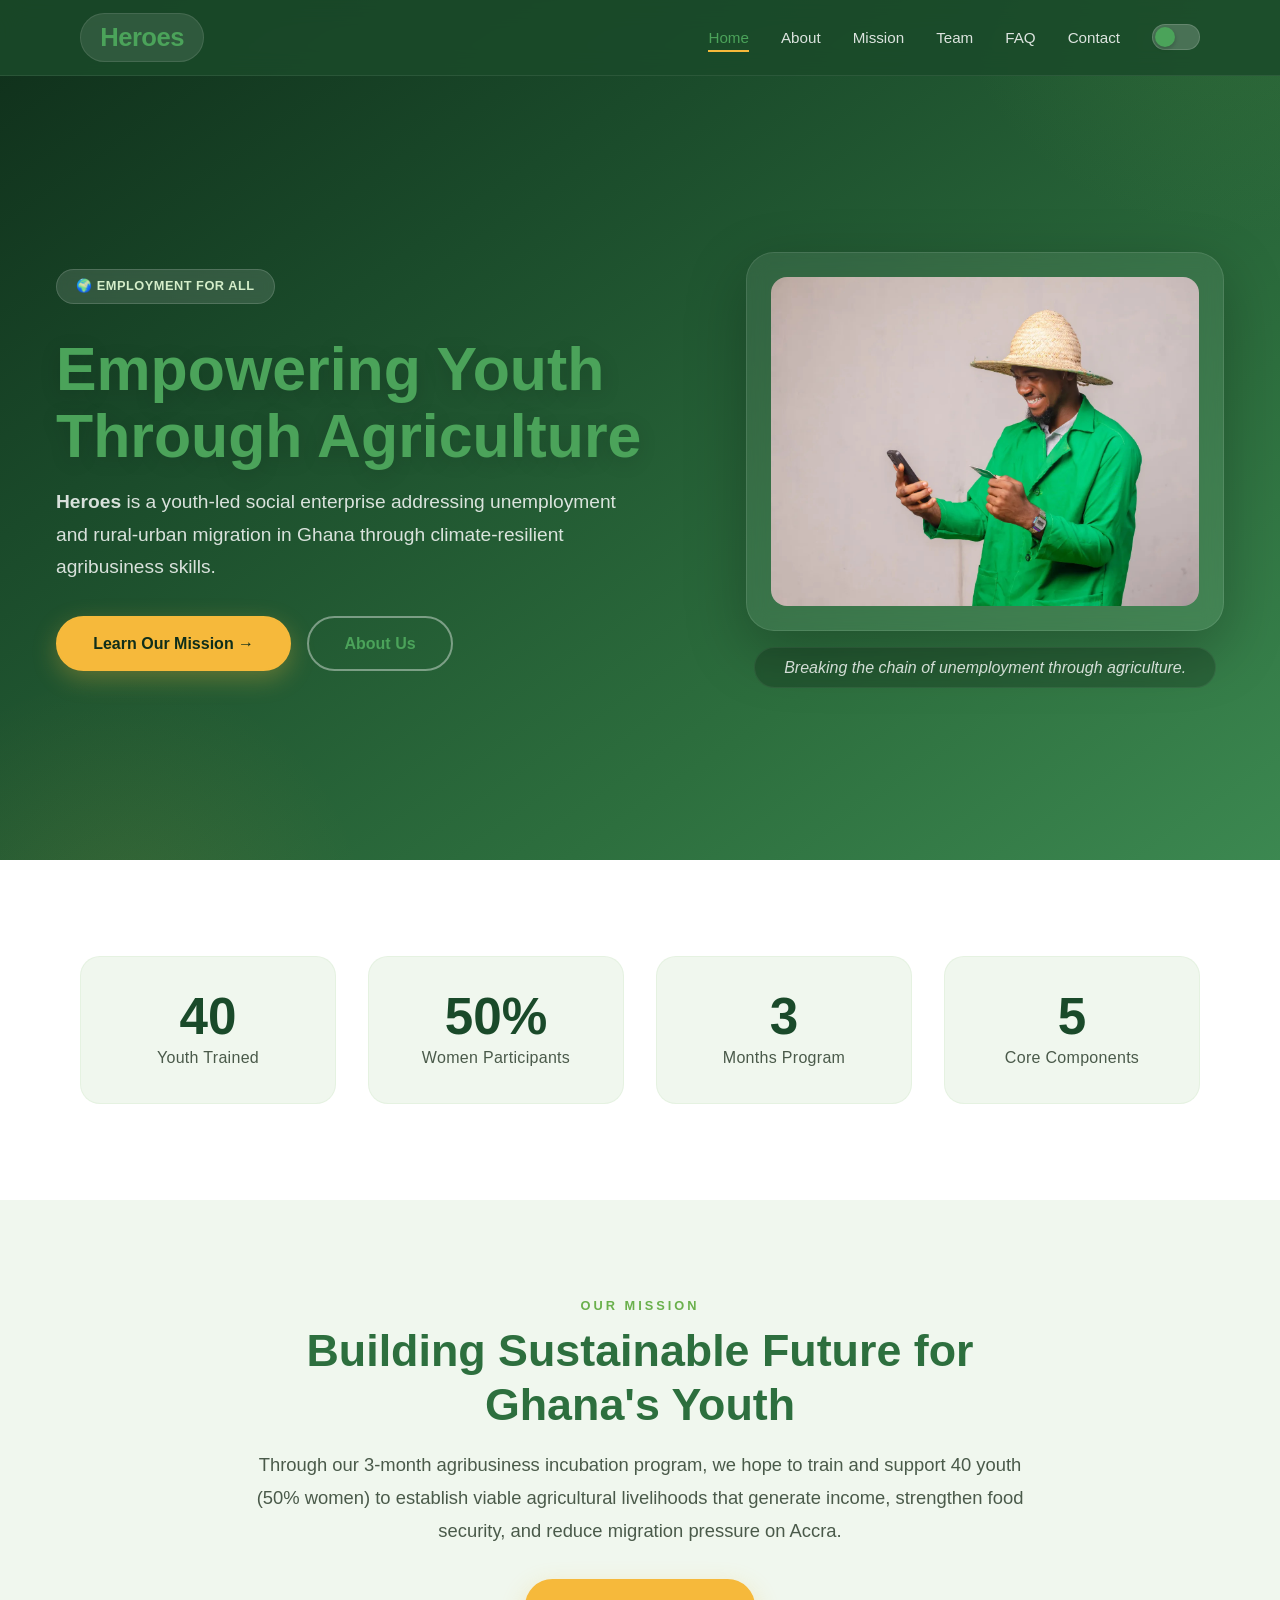
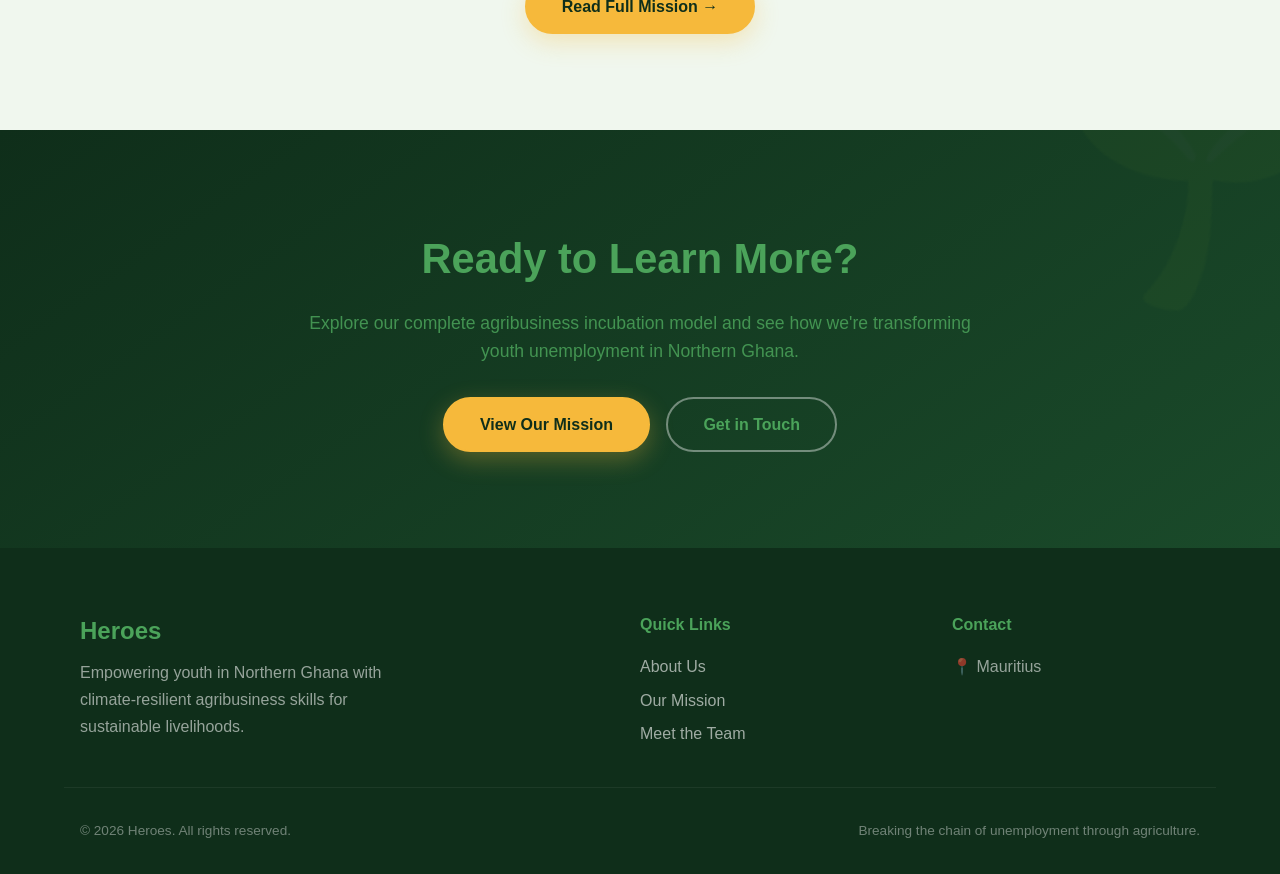
==== commit 99256eda: "Revert "readme" This reverts commit 0f7c9d0f22cde8a2f8f33586b1d3d7db3778cb9d." ====
--- a/empowering-youth-agriculture/index.html
+++ b/empowering-youth-agriculture/index.html
@@ -51,12 +51,10 @@
                         <a href="about.html" class="btn btn-outline">About Us</a>
                     </div>
                 </div>
-                <div  class="hero-image-placeholder">
-    
-        <video autoplay muted loop playsinline id="v" class="hero-video-box" onclick="this.muted=!this.muted">
-    <source src="pics/greenvid.mp4" type="video/mp4">
-</video>
-</div>
+                <div class="hero-visual">
+                   <div class="hero-image-placeholder">
+    <img src="pics/farming.jpg" alt="Youth working in agriculture – sustainable farming" />
+</div> 
                     <p class="hero-caption">Breaking the chain of unemployment through agriculture.</p>
                 </div>
             </div>
--- a/empowering-youth-agriculture/styles.css
+++ b/empowering-youth-agriculture/styles.css
@@ -313,13 +313,13 @@
     backdrop-filter: blur(10px);
     -webkit-backdrop-filter: blur(10px);
     padding: 1.5rem;
-    border-radius: 50px;
+    border-radius: 28px;
     border: 1px solid rgba(255, 255, 255, 0.1);
     box-shadow: 0 20px 60px rgba(0, 0, 0, 0.25);
     transition: all 0.4s ease;
     display: inline-block;
     width: 100%;
-    max-width: 800px;
+    max-width: 480px;
 }
 
 .hero-image-placeholder:hover {
@@ -329,39 +329,11 @@
 }
 
 .hero-image-placeholder img,
-.hero-image-placeholder svg 
-.hero-image-placeholder video{
+.hero-image-placeholder svg {
     display: block;
-    width: auto;
+    width: 100%;
     height: auto;
-    object-fit: fill;
     border-radius: 16px;
-
-}
-.hero-video-box {
-    width: 100%;
-    display: block;
-}
-
-.unmute-btn {
-    position: absolute;
-    bottom: 20px;
-    right: 20px;
-    background: rgba(0,0,0,0.8);
-    color: white;
-    border: none;
-    padding: 12px 24px;
-    border-radius: 40px;
-    font-weight: 600;
-    cursor: pointer;
-    display: none; /* Hidden until needed */
-    z-index: 10;
-    transition: 0.3s;
-}
-
-.unmute-btn:hover {
-    background: #1a4a2a;
-    transform: scale(1.05);
 }
 
 .hero-caption {
@@ -372,7 +344,7 @@
     font-size: 1rem;
     background: rgba(0, 0, 0, 0.2);
     backdrop-filter: blur(4px);
-    padding: 0.1rem 50px;
+    padding: 0.4rem 1.8rem;
     border-radius: 40px;
     border: 1px solid rgba(255, 255, 255, 0.06);
 }
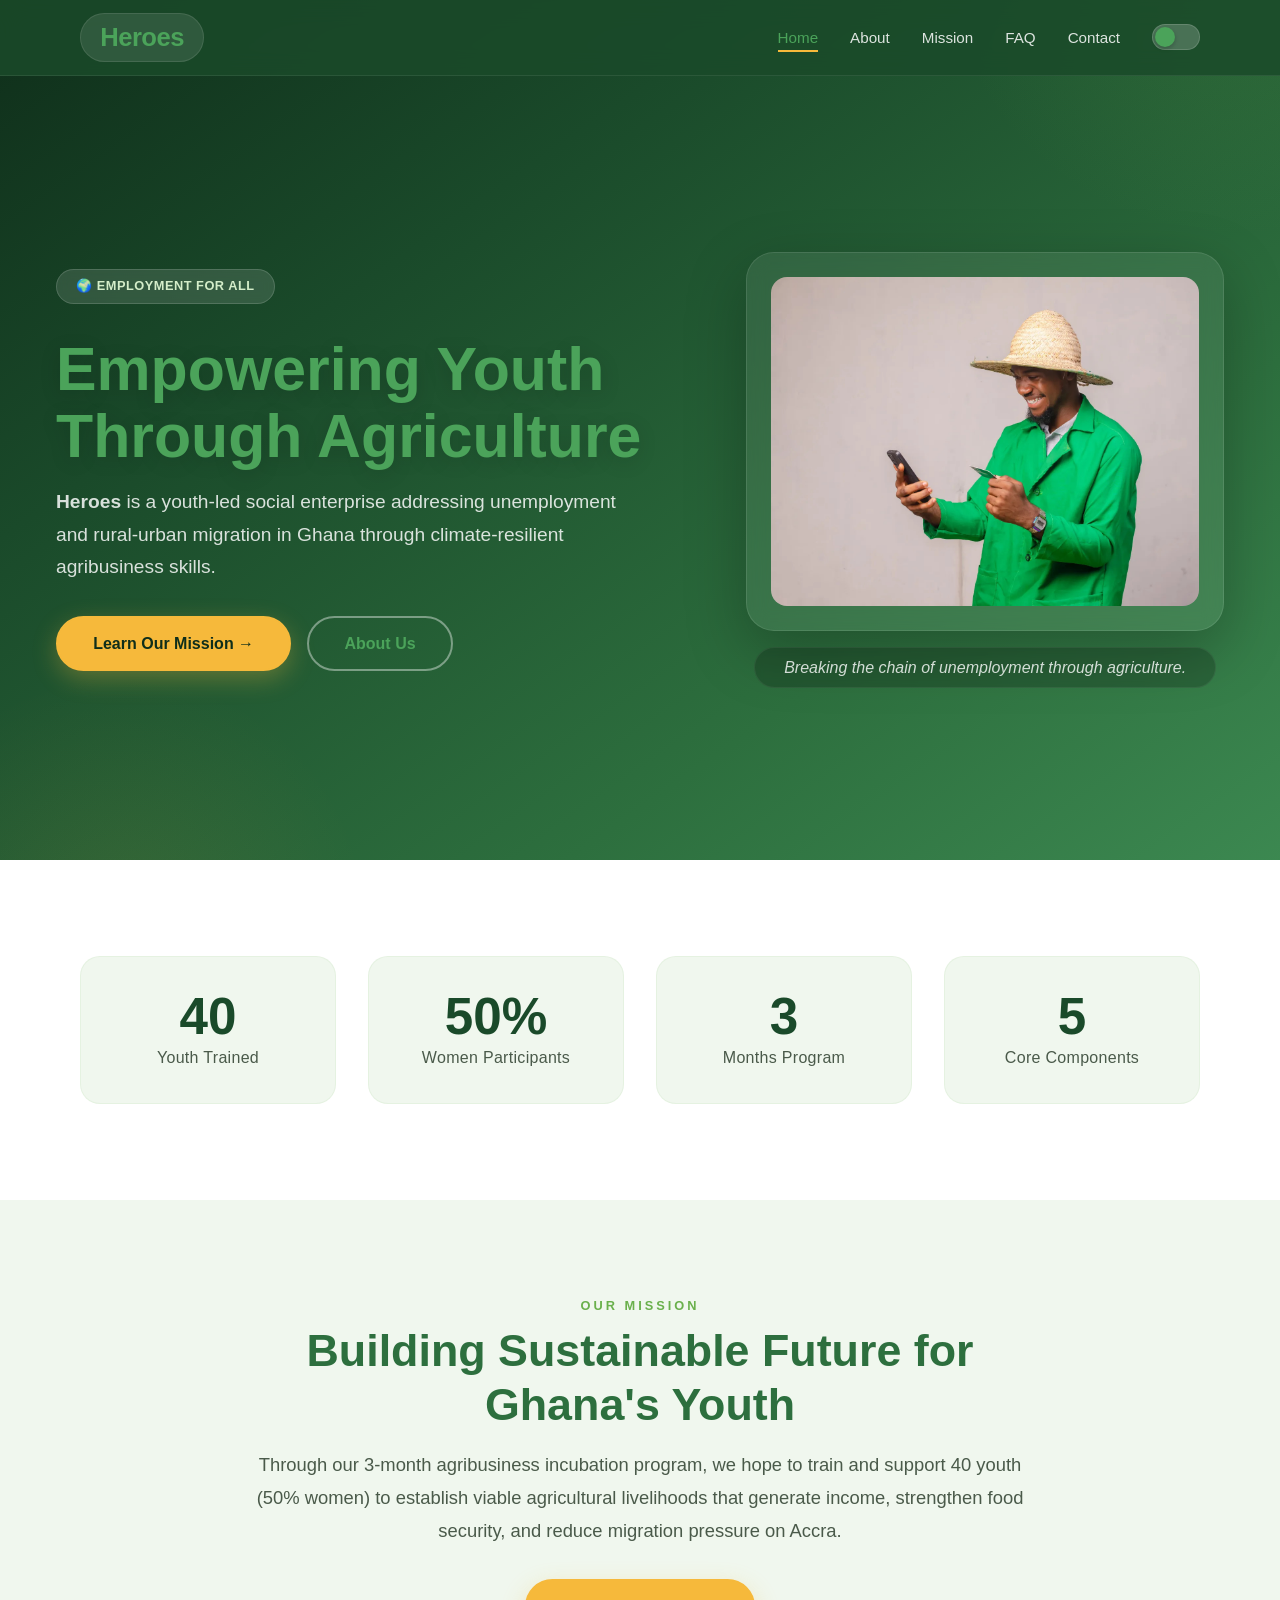
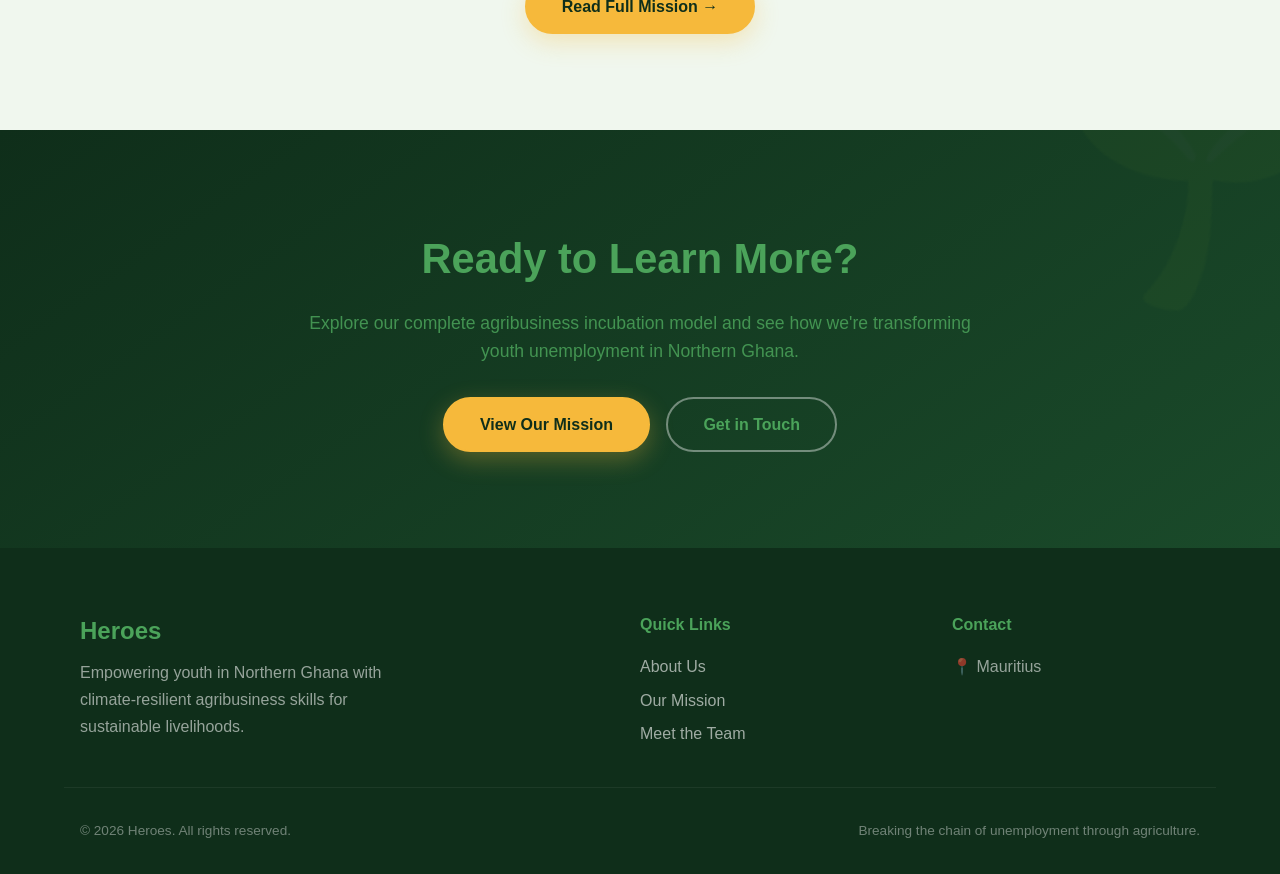
==== commit 304e81bd: "Made Major changes across pages" ====
--- a/empowering-youth-agriculture/index.html
+++ b/empowering-youth-agriculture/index.html
@@ -13,14 +13,12 @@
     <!-- ===== HEADER & NAVIGATION ===== -->
     <header class="site-header">
         <div class="container nav-container">
-            <!-- CHANGED: HTML Heroes → Heroes -->
             <a href="index.html" class="brand">Heroes</a>
             <nav class="primary-nav" aria-label="Main navigation">
                 <ul>
                     <li><a href="index.html" class="active">Home</a></li>
                     <li><a href="about.html">About</a></li>
                     <li><a href="mission.html">Mission</a></li>
-                    <li><a href="team.html">Team</a></li>
                     <li><a href="faq.html">FAQ</a></li>
                     <li><a href="contact.html">Contact</a></li>
                     <li>
--- a/empowering-youth-agriculture/styles.css
+++ b/empowering-youth-agriculture/styles.css
@@ -11,7 +11,7 @@
     --accent-lighter: #d4edc9;
     --gold:          #f6b93b;
     --white:         #4ba35a;
-    /* ===== ADD THESE TWO LINES ===== */
+   
     --heading-label:   var(--accent);
     --heading-title:   var(--primary-light);
 
@@ -1432,6 +1432,46 @@
 .form-group.valid textarea {
     border-color: #1e7a4a;
     background: #f6fcf9;
+}
+
+/* ================================================================
+   NATIVE :valid / :invalid PSEUDO-CLASSES (Rubric Requirement)
+   ================================================================ */
+input:valid,
+select:valid,
+textarea:valid {
+    border-color: #1e7a4a !important;
+    background-color: #f0faf4 !important;
+}
+
+input:invalid,
+select:invalid,
+textarea:invalid {
+    border-color: #d32f2f !important;
+    background-color: #fdf0ef !important;
+}
+
+/* Style for required fields that are empty */
+input:required:invalid,
+select:required:invalid,
+textarea:required:invalid {
+    border-color: #d32f2f !important;
+    border-width: 2px !important;
+}
+
+/* Dark mode support for pseudo-classes */
+body.dark-mode input:valid,
+body.dark-mode select:valid,
+body.dark-mode textarea:valid {
+    background-color: #1a2e1a !important;
+    border-color: #4caf50 !important;
+}
+
+body.dark-mode input:invalid,
+body.dark-mode select:invalid,
+body.dark-mode textarea:invalid {
+    background-color: #2a1a1a !important;
+    border-color: #ef5350 !important;
 }
 
 /* ================================================================
@@ -2282,4 +2322,78 @@
 body.dark-mode .hero-badge {
     background: rgba(255, 255, 255, 0.15);
     color: #ffffff;
+}
+
+/* ================================================================
+   SKILLS DASHBOARD
+   ================================================================ */
+.skills-dashboard {
+    padding: 4rem 0;
+    background: var(--bg);
+    text-align: center;
+}
+
+.skills-grid {
+    display: grid;
+    grid-template-columns: 1fr 1fr;
+    gap: 1.5rem 2.5rem;
+    max-width: 700px;
+    margin: 2rem auto 0;
+}
+
+.skill-item {
+    background: var(--card-bg);
+    padding: 1rem 1.2rem;
+    border-radius: 14px;
+    border: 1px solid var(--card-border);
+    text-align: left;
+    transition: transform 0.3s ease, box-shadow 0.3s ease;
+}
+
+.skill-item:hover {
+    transform: translateY(-3px);
+    box-shadow: var(--shadow);
+}
+
+.skill-item span {
+    display: block;
+    font-weight: 600;
+    color: var(--text);
+    margin-bottom: 0.35rem;
+    font-size: 0.95rem;
+}
+
+.skill-bar {
+    background: var(--border);
+    border-radius: 40px;
+    overflow: hidden;
+    height: 26px;
+    position: relative;
+    box-shadow: inset 0 1px 3px rgba(0,0,0,0.1);
+}
+
+.skill-bar div {
+    background: var(--accent);
+    height: 100%;
+    border-radius: 40px;
+    display: flex;
+    align-items: center;
+    justify-content: flex-end;
+    padding-right: 12px;
+    color: white;
+    font-size: 0.75rem;
+    font-weight: 700;
+    transition: width 0.8s ease;
+    text-shadow: 0 1px 2px rgba(0,0,0,0.2);
+}
+
+body.dark-mode .skill-bar div {
+    background: #5f9f65;
+}
+
+@media (max-width: 600px) {
+    .skills-grid {
+        grid-template-columns: 1fr;
+        gap: 1rem;
+    }
 }
